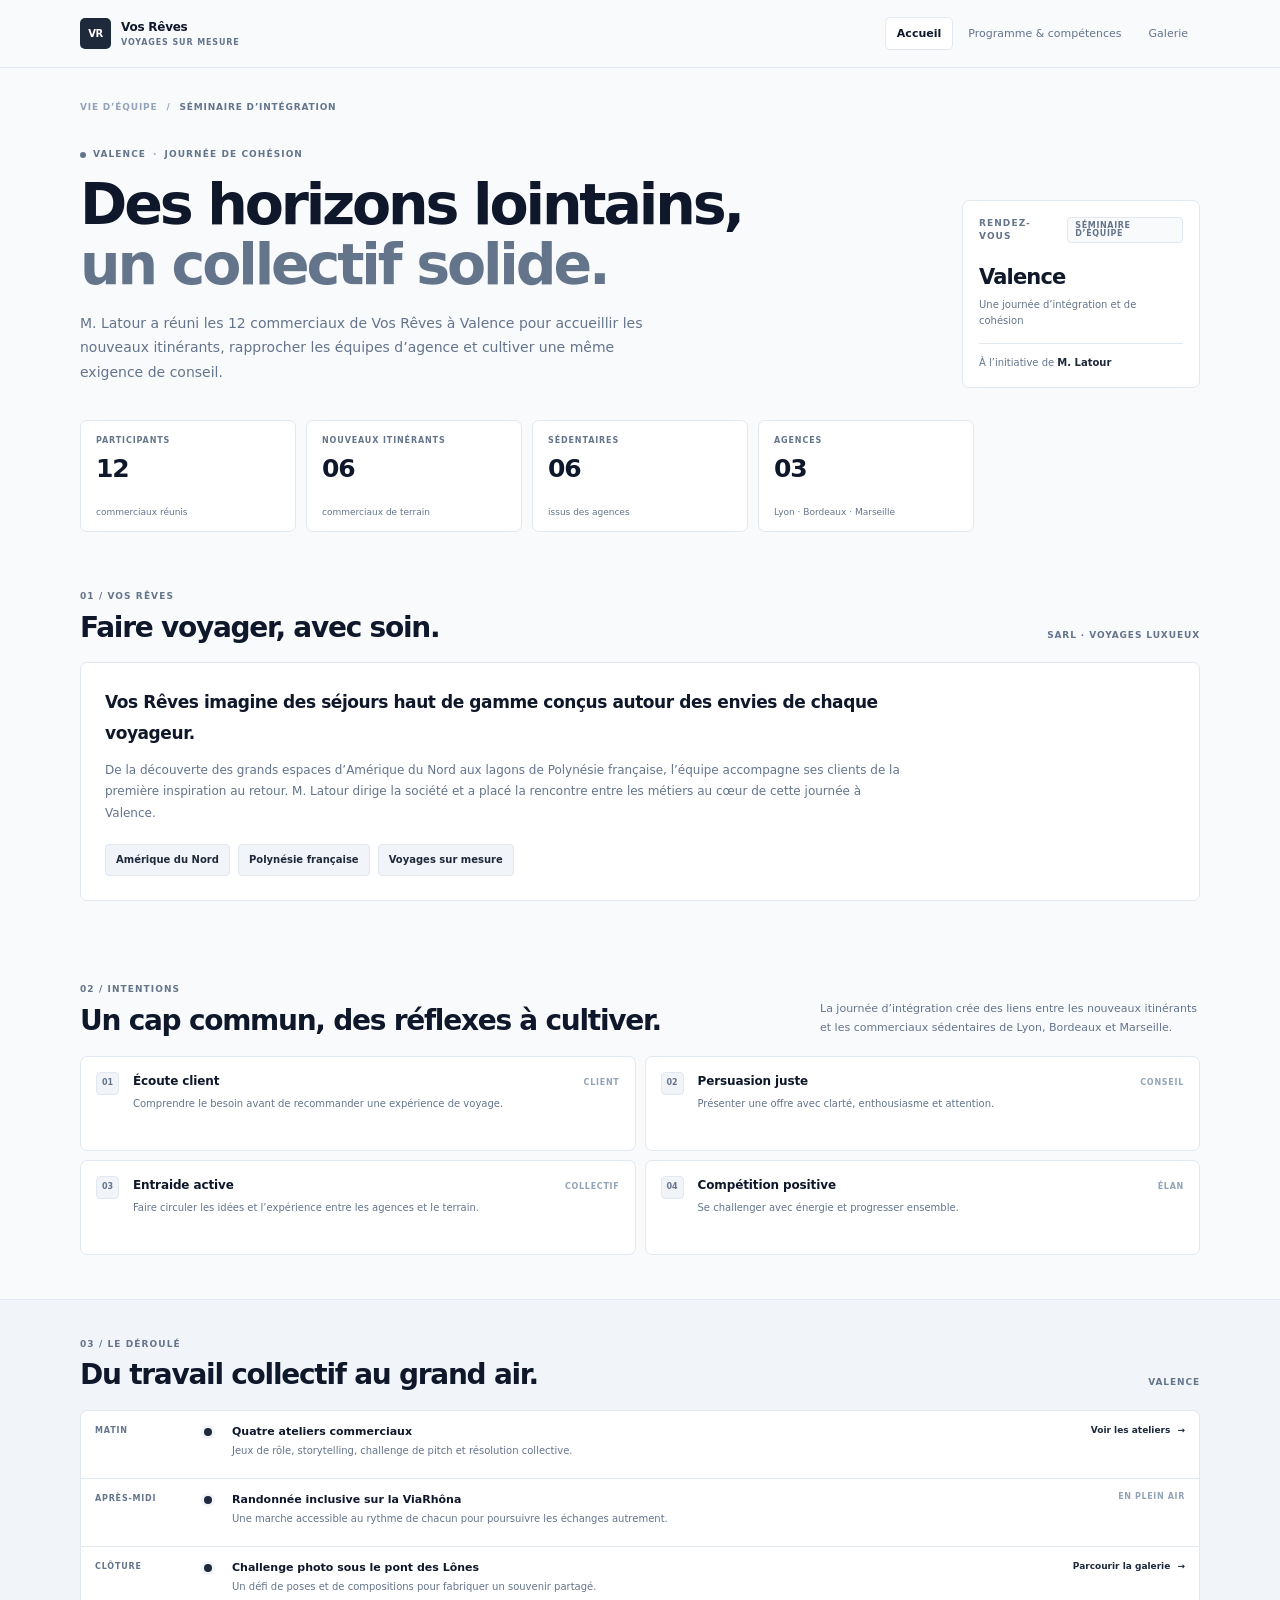
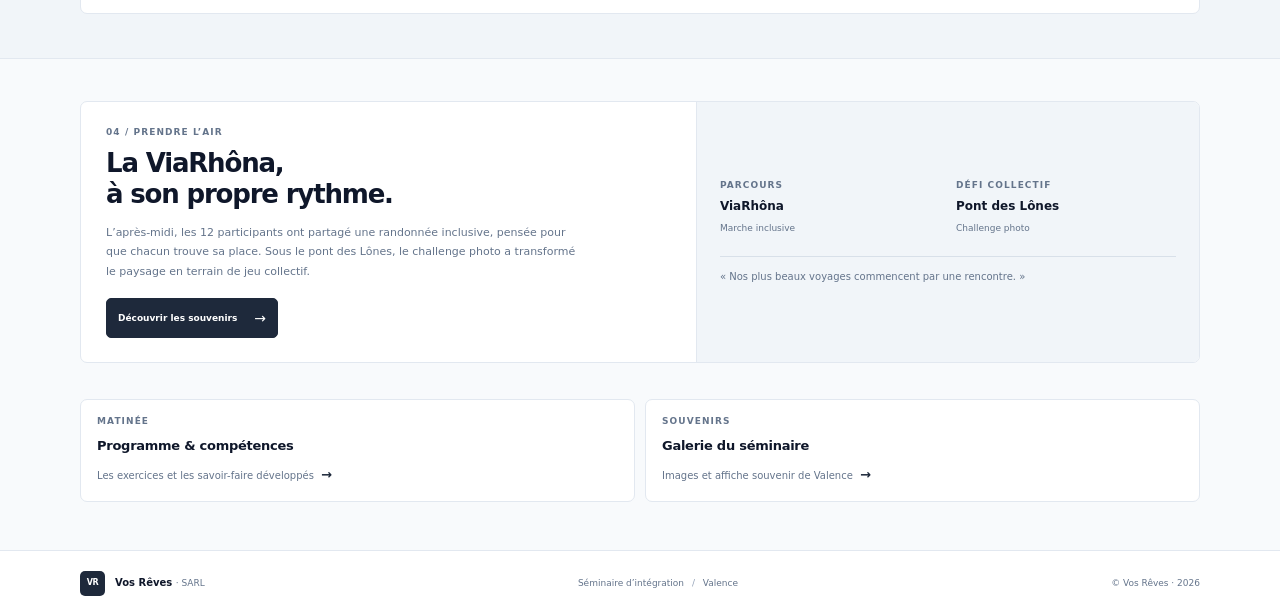
==== index.html @ 22918525 "Add files via upload" ====
<!doctype html>
<html lang="fr">
<head>
  <meta charset="utf-8">
  <meta name="viewport" content="width=device-width, initial-scale=1">
  <meta name="theme-color" content="#F8FAFC">
  <meta name="description" content="Journée de cohésion de l’équipe commerciale Vos Rêves à Valence.">
  <link rel="stylesheet" href="style.css">
  <script src="main.js" defer></script>
  <title>Séminaire d’intégration à Valence — Vos Rêves</title>
</head>
<body>

  <!-- ==================== HEADER ==================== -->
  <a class="skip-link" href="#contenu">Aller au contenu</a>
  <header class="site-header">
    <div class="header-inner wrap">
      <a class="brand" href="index.html" aria-label="Vos Rêves, accueil"><span class="brand-mark" aria-hidden="true">VR</span><span class="brand-name"><strong>Vos Rêves</strong><small>VOYAGES SUR MESURE</small></span></a>
      <button class="menu-toggle" type="button" aria-expanded="false" aria-controls="main-navigation" aria-label="Ouvrir le menu"><span></span><span></span></button>
      <nav class="navigation" id="main-navigation" aria-label="Navigation principale">
        <a href="index.html" data-page="index.html">Accueil</a><a href="programme.html" data-page="programme.html">Programme &amp; compétences</a><a href="galerie.html" data-page="galerie.html">Galerie</a>
      </nav>
    </div>
  </header>
  <main id="contenu">
    
    <!-- ==================== INTRODUCTION ==================== -->
    <section class="page-intro wrap" aria-labelledby="page-title">
      <div class="breadcrumbs"><span>VIE D’ÉQUIPE</span><span aria-hidden="true">/</span><span>SÉMINAIRE D’INTÉGRATION</span></div>
      <div class="intro-layout"><div><p class="eyebrow"><span class="status-dot"></span> VALENCE <span class="eyebrow-separator">·</span> JOURNÉE DE COHÉSION</p><h1 id="page-title">Des horizons lointains,<br><span>un collectif solide.</span></h1><p class="lead">M. Latour a réuni les 12 commerciaux de Vos Rêves à Valence pour accueillir les nouveaux itinérants, rapprocher les équipes d’agence et cultiver une même exigence de conseil.</p></div>
      <aside class="event-card" aria-label="Informations sur le séminaire"><div class="event-card-head"><span class="overline">RENDEZ-VOUS</span><span class="status-pill">SÉMINAIRE D’ÉQUIPE</span></div><strong class="event-date">Valence</strong><span class="event-detail">Une journée d’intégration et de cohésion</span><div class="event-rule"></div><span class="event-detail">À l’initiative de <b>M. Latour</b></span></aside></div>
    </section>

    <!-- ==================== CHIFFRES CLÉS ==================== -->
    <section class="kpi-grid wrap" aria-label="Chiffres clés du séminaire"><article class="kpi-card"><span class="kpi-label">PARTICIPANTS</span><strong>12</strong><span class="kpi-caption">commerciaux réunis</span></article><article class="kpi-card"><span class="kpi-label">NOUVEAUX ITINÉRANTS</span><strong>06</strong><span class="kpi-caption">commerciaux de terrain</span></article><article class="kpi-card"><span class="kpi-label">SÉDENTAIRES</span><strong>06</strong><span class="kpi-caption">issus des agences</span></article><article class="kpi-card"><span class="kpi-label">AGENCES</span><strong>03</strong><span class="kpi-caption">Lyon · Bordeaux · Marseille</span></article></section>

    <!-- ==================== PRÉSENTATION DE L’ENTREPRISE ==================== -->
    <section class="section wrap company-section" aria-labelledby="company-title"><div class="section-heading"><div><p class="eyebrow">01 / VOS RÊVES</p><h2 id="company-title">Faire voyager, avec soin.</h2></div><span class="section-note">SARL · VOYAGES LUXUEUX</span></div><div class="company-card"><p class="company-lead">Vos Rêves imagine des séjours haut de gamme conçus autour des envies de chaque voyageur.</p><p>De la découverte des grands espaces d’Amérique du Nord aux lagons de Polynésie française, l’équipe accompagne ses clients de la première inspiration au retour. M. Latour dirige la société et a placé la rencontre entre les métiers au cœur de cette journée à Valence.</p><div class="destination-list"><span>Amérique du Nord</span><span>Polynésie française</span><span>Voyages sur mesure</span></div></div></section>

    <!-- ==================== OBJECTIFS DU SÉMINAIRE ==================== -->
    <section class="section wrap" aria-labelledby="objectifs-title"><div class="section-heading"><div><p class="eyebrow">02 / INTENTIONS</p><h2 id="objectifs-title">Un cap commun, des réflexes à cultiver.</h2></div><p>La journée d’intégration crée des liens entre les nouveaux itinérants et les commerciaux sédentaires de Lyon, Bordeaux et Marseille.</p></div><div class="objective-grid"><article class="objective-card"><span class="card-index">01</span><div><h3>Écoute client</h3><p>Comprendre le besoin avant de recommander une expérience de voyage.</p></div><span class="objective-state">CLIENT</span></article><article class="objective-card"><span class="card-index">02</span><div><h3>Persuasion juste</h3><p>Présenter une offre avec clarté, enthousiasme et attention.</p></div><span class="objective-state">CONSEIL</span></article><article class="objective-card"><span class="card-index">03</span><div><h3>Entraide active</h3><p>Faire circuler les idées et l’expérience entre les agences et le terrain.</p></div><span class="objective-state">COLLECTIF</span></article><article class="objective-card"><span class="card-index">04</span><div><h3>Compétition positive</h3><p>Se challenger avec énergie et progresser ensemble.</p></div><span class="objective-state">ÉLAN</span></article></div></section>

    <!-- ==================== DÉROULÉ DE LA JOURNÉE ==================== -->
    <section class="section timeline-section" aria-labelledby="timeline-title"><div class="wrap"><div class="section-heading"><div><p class="eyebrow">03 / LE DÉROULÉ</p><h2 id="timeline-title">Du travail collectif au grand air.</h2></div><span class="section-note">VALENCE</span></div><ol class="timeline"><li><span class="timeline-time">MATIN</span><span class="timeline-marker"></span><div><h3>Quatre ateliers commerciaux</h3><p>Jeux de rôle, storytelling, challenge de pitch et résolution collective.</p></div><a href="programme.html" class="inline-link">Voir les ateliers <span aria-hidden="true">→</span></a></li><li><span class="timeline-time">APRÈS-MIDI</span><span class="timeline-marker"></span><div><h3>Randonnée inclusive sur la ViaRhôna</h3><p>Une marche accessible au rythme de chacun pour poursuivre les échanges autrement.</p></div><span class="timeline-label">EN PLEIN AIR</span></li><li><span class="timeline-time">CLÔTURE</span><span class="timeline-marker"></span><div><h3>Challenge photo sous le pont des Lônes</h3><p>Un défi de poses et de compositions pour fabriquer un souvenir partagé.</p></div><a href="galerie.html" class="inline-link">Parcourir la galerie <span aria-hidden="true">→</span></a></li></ol></div></section>

    <!-- ==================== APRÈS-MIDI ENSEMBLE ==================== -->
    <section class="section wrap outdoor-section" aria-labelledby="outdoor-title"><div class="outdoor-card"><div class="outdoor-copy"><p class="eyebrow">04 / PRENDRE L’AIR</p><h2 id="outdoor-title">La ViaRhôna,<br>à son propre rythme.</h2><p>L’après-midi, les 12 participants ont partagé une randonnée inclusive, pensée pour que chacun trouve sa place. Sous le pont des Lônes, le challenge photo a transformé le paysage en terrain de jeu collectif.</p><a class="button-link" href="galerie.html">Découvrir les souvenirs <span aria-hidden="true">→</span></a></div><div class="outdoor-facts"><div><span class="overline">PARCOURS</span><strong>ViaRhôna</strong><small>Marche inclusive</small></div><div><span class="overline">DÉFI COLLECTIF</span><strong>Pont des Lônes</strong><small>Challenge photo</small></div><div class="outdoor-quote">« Nos plus beaux voyages commencent par une rencontre. »</div></div></div></section>

    <!-- ==================== EXPLORER LE SÉMINAIRE ==================== -->
    <section class="section wrap next-steps" aria-label="Explorer le séminaire"><a class="link-card" href="programme.html"><span class="overline">MATINÉE</span><strong>Programme &amp; compétences</strong><span>Les exercices et les savoir-faire développés <b aria-hidden="true">→</b></span></a><a class="link-card" href="galerie.html"><span class="overline">SOUVENIRS</span><strong>Galerie du séminaire</strong><span>Images et affiche souvenir de Valence <b aria-hidden="true">→</b></span></a></section>
  </main>
  <!-- ==================== FOOTER ==================== -->
  <footer class="site-footer"><div class="footer-inner wrap"><a class="footer-brand" href="index.html"><span class="brand-mark" aria-hidden="true">VR</span><span>Vos Rêves <small>· SARL</small></span></a><p>Séminaire d’intégration <span aria-hidden="true">/</span> Valence</p><small>© Vos Rêves · 2026</small></div></footer>
</body>
</html>
---- style.css ----
/* ==================== TOKENS & RESET ==================== */
:root {
  --page: #F8FAFC;
  --surface: #FFFFFF;
  --ink: #0F172A;
  --accent: #1E293B;
  --muted: #64748B;
  --line: #E2E8F0;
  --soft: #F1F5F9;
  --quiet: #94A3B8;
  --radius: 7px;
  --sans: 'Inter', system-ui, -apple-system, BlinkMacSystemFont, 'Segoe UI', sans-serif;
}
* { box-sizing: border-box; }
html { scroll-behavior: smooth; }
body { margin: 0; background: var(--page); color: var(--ink); font-family: var(--sans); font-size: 14px; line-height: 1.6; -webkit-font-smoothing: antialiased; }
button, a { font: inherit; }
a { color: inherit; text-decoration: none; }
button { color: inherit; }
img { max-width: 100%; }
.wrap { width: min(1120px, calc(100% - 48px)); margin-inline: auto; }
::selection { color: var(--ink); background: #CBD5E1; }
:focus-visible { outline: 2px solid #334155; outline-offset: 3px; }

/* ==================== COMMON HEADER ==================== */
.skip-link { position: absolute; z-index: 90; left: 16px; top: -60px; padding: 9px 13px; background: var(--surface); border: 1px solid var(--line); border-radius: 4px; }
.skip-link:focus { top: 12px; }
.site-header { position: sticky; top: 0; z-index: 30; height: 68px; background: rgba(248,250,252,.97); border-bottom: 1px solid var(--line); }
.header-inner { height: 100%; display: flex; align-items: center; justify-content: space-between; }
.brand, .footer-brand { display: inline-flex; align-items: center; gap: 10px; }
.brand-mark { display: grid; place-items: center; width: 31px; height: 31px; flex: 0 0 auto; background: var(--accent); color: #fff; border-radius: 5px; font-size: 10px; font-weight: 700; letter-spacing: -.04em; }
.brand-name { display: grid; line-height: 1.2; }
.brand-name strong { font-size: 12px; font-weight: 650; letter-spacing: -.02em; }
.brand-name small { margin-top: 4px; color: var(--muted); font-size: 8px; font-weight: 600; letter-spacing: .11em; }
.navigation { display: flex; align-items: center; gap: 3px; }
.navigation a { padding: 7px 11px; color: var(--muted); border: 1px solid transparent; border-radius: 5px; font-size: 11px; font-weight: 500; transition: color .15s, background .15s, border-color .15s; }
.navigation a:hover { color: var(--ink); background: #fff; }
.navigation a[aria-current="page"] { color: var(--ink); background: #fff; border-color: var(--line); font-weight: 600; }
.menu-toggle { display: none; width: 38px; height: 36px; border: 1px solid var(--line); border-radius: 5px; background: var(--surface); cursor: pointer; }
.menu-toggle span { display: block; width: 15px; height: 1.5px; margin: 4px auto; background: var(--accent); transition: transform .15s; }

/* ==================== COMMON TYPE & INTRO ==================== */
.page-intro { padding-top: 32px; padding-bottom: 32px; }
.breadcrumbs { display: flex; align-items: center; gap: 9px; margin-bottom: 27px; color: var(--quiet); font-size: 9px; font-weight: 600; letter-spacing: .09em; }
.breadcrumbs span:last-child { color: var(--muted); }
.breadcrumbs a:hover { color: var(--ink); }
.eyebrow, .overline { margin: 0; color: var(--muted); font-size: 9px; line-height: 1.4; font-weight: 650; letter-spacing: .12em; text-transform: uppercase; }
.eyebrow { display: flex; align-items: center; gap: 7px; margin-bottom: 14px; }
.status-dot { width: 6px; height: 6px; border-radius: 50%; background: #64748B; }
.eyebrow-separator { color: var(--quiet); }
h1, h2, h3, p { margin-top: 0; }
h1 { margin-bottom: 0; font-size: clamp(38px, 5.1vw, 57px); line-height: 1.05; letter-spacing: -.055em; font-weight: 600; }
h1 span { color: var(--muted); }
.lead { max-width: 600px; margin: 16px 0 0; color: var(--muted); font-size: 14px; line-height: 1.75; }
.intro-layout { display: grid; grid-template-columns: minmax(0, 1fr) 238px; align-items: end; gap: 56px; }
.intro-layout > div { padding: 7px 0 4px; }
.event-card { padding: 16px; background: var(--surface); border: 1px solid var(--line); border-radius: var(--radius); }
.event-card-head { display: flex; align-items: center; justify-content: space-between; gap: 10px; }
.status-pill { display: inline-flex; align-items: center; padding: 4px 7px; border: 1px solid var(--line); border-radius: 4px; color: var(--muted); background: var(--page); font-size: 8px; line-height: 1; font-weight: 650; letter-spacing: .08em; }
.event-date { display: block; margin-top: 18px; font-size: 21px; font-weight: 600; letter-spacing: -.04em; }
.event-detail { display: block; margin-top: 3px; color: var(--muted); font-size: 10px; }
.event-detail b { color: var(--accent); font-weight: 600; }
.event-rule { height: 1px; margin: 14px 0 11px; background: var(--line); }
.compact-intro { padding-bottom: 28px; }
.compact-intro .lead { max-width: 660px; }

/* ==================== KPI DASHBOARD ==================== */
.kpi-grid { display: grid; grid-template-columns: repeat(5, minmax(0, 1fr)); gap: 10px; padding-bottom: 20px; }
.kpi-card { min-height: 112px; display: flex; flex-direction: column; align-items: flex-start; padding: 14px 15px 12px; background: var(--surface); border: 1px solid var(--line); border-radius: var(--radius); }
.kpi-label { color: var(--muted); font-size: 8px; font-weight: 650; letter-spacing: .11em; }
.kpi-card strong { margin-top: 8px; font-size: 25px; line-height: 1; letter-spacing: -.05em; font-weight: 600; }
.kpi-caption { margin-top: auto; padding-top: 7px; color: var(--muted); font-size: 9px; }

/* ==================== SECTION LAYOUT ==================== */
.section { padding-top: 38px; padding-bottom: 44px; }
.section-heading { display: flex; align-items: end; justify-content: space-between; gap: 26px; margin-bottom: 18px; }
.section-heading .eyebrow { margin-bottom: 8px; }
.section-heading h2, .outdoor-copy h2, .takeaway h2, .poster-copy h2 { margin: 0; font-size: clamp(22px, 3vw, 28px); line-height: 1.2; letter-spacing: -.045em; font-weight: 600; }
.section-heading > p { max-width: 380px; margin: 0; color: var(--muted); font-size: 11px; line-height: 1.7; }
.section-note { padding-bottom: 2px; color: var(--muted); font-size: 9px; font-weight: 600; letter-spacing: .1em; white-space: nowrap; }

/* ==================== OBJECTIVES ==================== */
.objective-grid { display: grid; grid-template-columns: repeat(2, minmax(0, 1fr)); gap: 9px; }
.objective-card { min-height: 95px; display: grid; grid-template-columns: 25px minmax(0,1fr) auto; align-items: start; gap: 12px; padding: 15px; background: var(--surface); border: 1px solid var(--line); border-radius: var(--radius); }
.card-index { display: grid; place-items: center; width: 23px; height: 23px; color: var(--muted); background: var(--soft); border: 1px solid var(--line); border-radius: 4px; font-size: 8px; font-weight: 600; }
.objective-card h3 { margin: 0 0 5px; font-size: 12px; font-weight: 600; letter-spacing: -.01em; }
.objective-card p { margin: 0; color: var(--muted); font-size: 10px; line-height: 1.65; }
.objective-state { padding-top: 5px; color: var(--quiet); font-size: 8px; font-weight: 600; letter-spacing: .09em; }

/* ==================== TIMELINE ==================== */
.timeline-section, .matrix-section { background: #F1F5F9; border-top: 1px solid var(--line); border-bottom: 1px solid var(--line); }
.timeline { list-style: none; padding: 0; margin: 0; }
.timeline li { display: grid; grid-template-columns: 95px 14px minmax(0,1fr) 155px; align-items: start; gap: 14px; min-height: 68px; padding: 12px 14px; background: var(--surface); border: 1px solid var(--line); border-bottom: 0; }
.timeline li:first-child { border-radius: var(--radius) var(--radius) 0 0; }
.timeline li:last-child { border-bottom: 1px solid var(--line); border-radius: 0 0 var(--radius) var(--radius); }
.timeline-time { padding-top: 2px; color: var(--muted); font-size: 8px; font-weight: 650; letter-spacing: .1em; }
.timeline-marker { width: 8px; height: 8px; margin-top: 5px; background: var(--accent); border-radius: 50%; box-shadow: 0 0 0 3px var(--soft); }
.timeline h3 { margin: 0 0 3px; font-size: 11px; font-weight: 600; }
.timeline p { margin: 0; color: var(--muted); font-size: 10px; line-height: 1.55; }
.inline-link { justify-self: end; color: var(--accent); font-size: 9px; font-weight: 600; }
.inline-link span { padding-left: 4px; }
.inline-link:hover { text-decoration: underline; text-underline-offset: 3px; }
.timeline-label { justify-self: end; color: var(--quiet); font-size: 8px; font-weight: 600; letter-spacing: .08em; }

/* ==================== AFTERNOON FEATURE ==================== */
.outdoor-section { padding-top: 42px; padding-bottom: 36px; }
.outdoor-card { display: grid; grid-template-columns: 1.1fr .9fr; overflow: hidden; background: var(--surface); border: 1px solid var(--line); border-radius: var(--radius); }
.outdoor-copy { padding: 24px 25px; }
.outdoor-copy .eyebrow { margin-bottom: 10px; }
.outdoor-copy h2 { font-size: 26px; }
.outdoor-copy > p:not(.eyebrow) { max-width: 470px; margin: 12px 0 0; color: var(--muted); font-size: 11px; line-height: 1.8; }
.button-link { display: inline-flex; align-items: center; gap: 17px; margin-top: 16px; padding: 8px 11px; color: #fff; background: var(--accent); border: 1px solid var(--accent); border-radius: 5px; font-size: 9px; font-weight: 600; transition: background .15s; }
.button-link:hover { background: #334155; }
.button-link span { font-size: 14px; font-weight: 400; }
.outdoor-facts { display: grid; grid-template-columns: 1fr 1fr; align-content: center; gap: 20px 16px; padding: 23px; background: var(--soft); border-left: 1px solid var(--line); }
.outdoor-facts > div:not(.outdoor-quote) { display: flex; flex-direction: column; align-items: flex-start; gap: 5px; }
.outdoor-facts strong { font-size: 12px; font-weight: 600; }
.outdoor-facts small { color: var(--muted); font-size: 9px; }
.outdoor-quote { grid-column: 1 / -1; padding-top: 12px; border-top: 1px solid #D8E0E9; color: var(--muted); font-size: 10px; font-weight: 500; }

/* ==================== PAGE CROSS-LINKS ==================== */
.next-steps { display: grid; grid-template-columns: 1fr 1fr; gap: 10px; padding-top: 0; padding-bottom: 48px; }
.link-card { display: flex; flex-direction: column; align-items: flex-start; gap: 8px; padding: 15px 16px; background: var(--surface); border: 1px solid var(--line); border-radius: var(--radius); transition: border-color .15s; }
.link-card:hover { border-color: #94A3B8; }
.link-card strong { font-size: 13px; letter-spacing: -.02em; }
.link-card > span:last-child { color: var(--muted); font-size: 10px; }
.link-card > span:last-child b { padding-left: 4px; color: var(--accent); font-size: 13px; }

/* ==================== PROGRAMME CARDS ==================== */
.program-section { padding-top: 20px; padding-bottom: 47px; }
.program-grid { display: grid; grid-template-columns: repeat(2, minmax(0,1fr)); gap: 10px; }
.program-card { padding: 17px; background: var(--surface); border: 1px solid var(--line); border-radius: var(--radius); }
.program-top { display: flex; align-items: center; justify-content: space-between; gap: 10px; padding-bottom: 12px; border-bottom: 1px solid var(--line); }
.program-number { color: var(--muted); font-size: 11px; font-weight: 600; letter-spacing: .04em; }
.program-card h3 { margin: 14px 0 7px; font-size: 16px; letter-spacing: -.03em; font-weight: 600; }
.program-summary { min-height: 57px; margin: 0; color: var(--muted); font-size: 10px; line-height: 1.75; }
.program-detail { margin-top: 13px; padding: 10px 11px; background: var(--page); border: 1px solid var(--line); border-radius: 4px; }
.program-detail .overline { font-size: 8px; }
.program-detail p { margin: 5px 0 0; color: var(--accent); font-size: 10px; line-height: 1.6; }
.skill-tags { display: flex; flex-wrap: wrap; gap: 5px; margin-top: 11px; }
.skill-tags span { padding: 4px 7px; color: var(--muted); background: var(--soft); border-radius: 3px; font-size: 8px; font-weight: 550; }

/* ==================== COMPETENCY MATRIX ==================== */
.matrix-section { padding-top: 36px; padding-bottom: 30px; }
.matrix-section .section-heading { margin-bottom: 15px; }
.table-wrap { overflow-x: auto; background: var(--surface); border: 1px solid var(--line); border-radius: var(--radius); }
.skills-table { width: 100%; border-collapse: collapse; text-align: center; white-space: nowrap; }
.skills-table th, .skills-table td { padding: 11px 13px; border-bottom: 1px solid var(--line); }
.skills-table thead th { color: var(--muted); background: #F8FAFC; font-size: 8px; font-weight: 650; letter-spacing: .08em; }
.skills-table tbody th { text-align: left; font-size: 10px; font-weight: 550; }
.skills-table tbody td { width: 12%; }
.skills-table tbody tr:last-child th, .skills-table tbody tr:last-child td { border-bottom: 0; }
.matrix-mark { display: inline-block; width: 7px; height: 7px; border: 1px solid #94A3B8; border-radius: 50%; vertical-align: middle; }
.matrix-mark.primary { background: #334155; border-color: #334155; }
.matrix-legend { display: flex; align-items: center; gap: 7px; margin: 11px 0 0; color: var(--muted); font-size: 9px; }
.matrix-legend .matrix-mark:nth-of-type(2) { margin-left: 8px; }
.takeaway { display: flex; align-items: end; justify-content: space-between; gap: 24px; padding-top: 35px; padding-bottom: 50px; }
.takeaway .eyebrow { margin-bottom: 8px; }
.takeaway h2 { font-size: 22px; }
.takeaway .button-link { margin: 0; white-space: nowrap; }

/* ==================== GALLERY FILTERS ==================== */
.gallery-section { padding-top: 12px; padding-bottom: 42px; }
.gallery-toolbar { display: flex; align-items: center; justify-content: space-between; gap: 18px; margin-bottom: 15px; }
.filter-bar { display: flex; flex-wrap: wrap; gap: 6px; }
.filter-bar button { padding: 7px 10px; color: var(--muted); background: var(--surface); border: 1px solid var(--line); border-radius: 4px; font-size: 9px; cursor: pointer; transition: color .15s, border-color .15s, background .15s; }
.filter-bar button:hover { border-color: #94A3B8; color: var(--ink); }
.filter-bar button[aria-pressed="true"] { color: #fff; background: var(--accent); border-color: var(--accent); }
.filter-bar button span { margin-left: 4px; color: inherit; opacity: .7; font-size: 8px; }
.gallery-status { margin: 0; color: var(--muted); font-size: 9px; white-space: nowrap; }
.gallery-grid { display: grid; grid-template-columns: repeat(3, minmax(0,1fr)); gap: 10px; }
.gallery-card { min-width: 0; overflow: hidden; background: var(--surface); border: 1px solid var(--line); border-radius: var(--radius); }
.gallery-card[hidden] { display: none; }
.gallery-trigger { position: relative; display: block; width: 100%; height: 185px; padding: 0; overflow: hidden; text-align: left; background: var(--soft); border: 0; cursor: zoom-in; }
.gallery-trigger img { display: block; width: 100%; height: 100%; object-fit: cover; transition: transform .25s; }
.gallery-trigger:hover img { transform: scale(1.025); }
.gallery-trigger img.image-failed { visibility: hidden; }
.gallery-trigger:has(.image-failed) { background: var(--soft); }
.image-index { position: absolute; left: 9px; bottom: 9px; padding: 4px 6px; color: var(--accent); background: rgba(255,255,255,.94); border: 1px solid rgba(226,232,240,.9); border-radius: 3px; font-size: 8px; font-weight: 650; }
.image-index i { color: var(--muted); font-style: normal; font-weight: 400; }
.gallery-card-body { padding: 12px 13px 14px; }
.gallery-meta { display: flex; align-items: center; justify-content: space-between; gap: 6px; }
.tag-label { padding: 4px 6px; color: var(--muted); background: var(--soft); border-radius: 3px; font-size: 8px; font-weight: 550; }
.image-no { color: var(--quiet); font-size: 7px; font-weight: 600; letter-spacing: .07em; }
.gallery-card h2 { margin: 10px 0 5px; font-size: 12px; line-height: 1.35; font-weight: 600; letter-spacing: -.02em; }
.gallery-card-body p { min-height: 46px; margin: 0; color: var(--muted); font-size: 9px; line-height: 1.7; }
.poster-trigger { padding: 13px; background: #E2E8F0; }
.poster-trigger img { border: 1px solid #fff; }
.poster-overlay { position: absolute; inset: 21px; display: flex; flex-direction: column; align-items: flex-start; justify-content: space-between; padding: 12px; color: white; background: rgba(15,23,42,.34); }
.poster-overlay b, .poster-overlay small { font-size: 7px; font-weight: 600; letter-spacing: .12em; }
.poster-overlay strong { font-size: 25px; line-height: 1.03; letter-spacing: -.05em; font-weight: 600; }

/* ==================== POSTER FEATURE ==================== */
.poster-section { padding-top: 34px; padding-bottom: 45px; background: #F1F5F9; border-top: 1px solid var(--line); }
.poster-feature { display: grid; grid-template-columns: minmax(270px, .85fr) 1fr; align-items: center; gap: 35px; }
.poster-frame { padding: 12px; background: var(--surface); border: 1px solid #CBD5E1; border-radius: 6px; }
.poster-art { min-height: 240px; display: flex; flex-direction: column; justify-content: space-between; padding: 17px; color: #fff; background-color: #334155; background-image: url('https://images.unsplash.com/photo-1501785888041-af3ef285b470?auto=format&fit=crop&w=1000&q=85'); background-size: cover; background-position: center; position: relative; isolation: isolate; }
.poster-art::before { position: absolute; z-index: -1; inset: 0; content: ''; background: rgba(15,23,42,.42); }
.poster-art > .overline { color: rgba(255,255,255,.9); font-size: 8px; }
.poster-art > .overline i { padding: 0 5px; font-style: normal; }
.poster-art-title span { display: block; margin-bottom: 9px; font-size: 8px; font-weight: 600; letter-spacing: .15em; }
.poster-art-title strong { display: block; font-size: clamp(30px, 4vw, 44px); line-height: .98; letter-spacing: -.06em; font-weight: 600; }
.poster-art-footer { display: flex; justify-content: space-between; gap: 8px; font-size: 7px; font-weight: 600; letter-spacing: .1em; }
.poster-copy .eyebrow { margin-bottom: 9px; }
.poster-copy h2 { font-size: 25px; }
.poster-copy > p:not(.eyebrow) { max-width: 470px; margin: 11px 0 13px; color: var(--muted); font-size: 11px; line-height: 1.8; }

/* ==================== LIGHTBOX ==================== */
body.modal-open { overflow: hidden; }
.lightbox { position: fixed; z-index: 80; inset: 0; display: grid; place-items: center; padding: 25px; background: rgba(15,23,42,.84); }
.lightbox[hidden] { display: none; }
.lightbox-panel { position: relative; display: grid; grid-template-columns: 42px minmax(0, 850px) 42px; align-items: center; gap: 13px; width: min(100%, 980px); max-height: calc(100vh - 50px); }
.lightbox figure { min-width: 0; margin: 0; padding: 11px; background: var(--surface); border-radius: 5px; }
.lightbox figure > img { display: block; width: 100%; height: min(65vh, 620px); object-fit: contain; background: var(--soft); }
.lightbox figure > img.image-failed { visibility: hidden; }
.lightbox figcaption { display: grid; grid-template-columns: 1fr auto; align-items: end; gap: 3px 12px; padding: 12px 4px 2px; }
.lightbox figcaption h2 { grid-column: 1 / -1; margin: 0; font-size: 15px; font-weight: 600; }
.lightbox figcaption p { margin: 0; color: var(--muted); font-size: 10px; line-height: 1.55; }
.lightbox figcaption span { color: var(--muted); font-size: 9px; white-space: nowrap; }
.lightbox-close { position: absolute; top: -37px; right: 0; padding: 5px 9px; color: #fff; background: transparent; border: 1px solid rgba(255,255,255,.5); border-radius: 4px; font-size: 10px; cursor: pointer; }
.lightbox-close span { margin-left: 7px; font-size: 17px; vertical-align: -1px; }
.lightbox-nav { width: 40px; height: 40px; color: #fff; background: rgba(255,255,255,.08); border: 1px solid rgba(255,255,255,.45); border-radius: 4px; font-size: 20px; cursor: pointer; }
.lightbox-nav:hover, .lightbox-close:hover { background: rgba(255,255,255,.2); }

/* ==================== COMMON FOOTER ==================== */
.site-footer { background: var(--surface); border-top: 1px solid var(--line); }
.footer-inner { min-height: 65px; display: flex; align-items: center; justify-content: space-between; gap: 14px; }
.footer-brand { font-size: 10px; font-weight: 600; }
.footer-brand .brand-mark { width: 25px; height: 25px; font-size: 8px; }
.footer-brand small, .footer-inner p, .footer-inner > small { color: var(--muted); font-size: 9px; font-weight: 400; }
.footer-inner p { margin: 0; }
.footer-inner p span { padding: 0 5px; color: var(--quiet); }

/* ==================== RESPONSIVE ==================== */
@media (max-width: 760px) {
  .wrap { width: min(100% - 36px, 620px); }
  .site-header { height: 62px; }
  .menu-toggle { display: block; }
  .navigation { position: absolute; top: 61px; left: 0; right: 0; display: none; flex-direction: column; align-items: stretch; gap: 2px; padding: 9px 18px 13px; background: var(--page); border-bottom: 1px solid var(--line); }
  .navigation.open { display: flex; }
  .navigation a { padding: 10px 12px; }
  .page-intro { padding-top: 24px; padding-bottom: 24px; }
  .breadcrumbs { margin-bottom: 20px; }
  .intro-layout { grid-template-columns: 1fr; gap: 19px; }
  .intro-layout > div { padding: 0; }
  h1 { font-size: clamp(38px, 9vw, 52px); }
  .lead { font-size: 12px; }
  .event-card { max-width: 100%; }
  .kpi-grid { grid-template-columns: repeat(2, minmax(0,1fr)); gap: 7px; padding-bottom: 10px; }
  .kpi-card { min-height: 91px; padding: 11px; }
  .kpi-card:last-child { grid-column: span 2; }
  .section { padding-top: 30px; padding-bottom: 34px; }
  .section-heading { display: block; margin-bottom: 14px; }
  .section-heading > p { margin-top: 9px; }
  .section-note { display: block; margin-top: 9px; }
  .objective-grid, .program-grid { grid-template-columns: 1fr; }
  .objective-card { min-height: 84px; }
  .timeline li { grid-template-columns: 64px 12px minmax(0,1fr); gap: 9px; padding: 11px 10px; }
  .timeline li > :nth-child(4) { grid-column: 3; justify-self: start; margin-top: 4px; }
  .timeline-time { font-size: 7px; }
  .outdoor-card { grid-template-columns: 1fr; }
  .outdoor-copy { padding: 19px; }
  .outdoor-facts { border-left: 0; border-top: 1px solid var(--line); padding: 17px 19px; }
  .next-steps { grid-template-columns: 1fr; gap: 7px; padding-bottom: 35px; }
  .program-section { padding-top: 8px; }
  .program-summary { min-height: 0; }
  .skills-table { min-width: 660px; }
  .takeaway { display: block; }
  .takeaway .button-link { margin-top: 17px; }
  .gallery-toolbar { display: block; }
  .gallery-status { margin-top: 9px; }
  .gallery-grid { grid-template-columns: repeat(2, minmax(0,1fr)); gap: 8px; }
  .gallery-trigger { height: 155px; }
  .gallery-card-body { padding: 10px; }
  .gallery-meta { align-items: flex-start; flex-direction: column; gap: 5px; }
  .gallery-card-body p { min-height: 0; font-size: 8px; }
  .gallery-card h2 { font-size: 11px; }
  .image-no { font-size: 6px; }
  .poster-feature { grid-template-columns: 1fr; gap: 20px; }
  .poster-frame { max-width: 440px; }
  .poster-art { min-height: 210px; }
  .lightbox { padding: 16px; }
  .lightbox-panel { grid-template-columns: 32px minmax(0,1fr) 32px; gap: 5px; }
  .lightbox-nav { width: 30px; height: 36px; font-size: 17px; }
  .lightbox figure { padding: 7px; }
  .lightbox figure > img { height: 53vh; }
  .footer-inner { min-height: 60px; flex-wrap: wrap; }
}
@media (max-width: 420px) {
  .wrap { width: calc(100% - 28px); }
  .gallery-grid { grid-template-columns: 1fr; }
  .gallery-trigger { height: 205px; }
  .gallery-meta { flex-direction: row; align-items: center; }
  .gallery-card h2 { font-size: 12px; }
  .gallery-card-body p { font-size: 9px; }
  .lightbox-panel { grid-template-columns: 27px minmax(0,1fr) 27px; gap: 3px; }
  .lightbox-nav { width: 26px; height: 34px; }
  .lightbox figure > img { height: 47vh; }
  .lightbox figcaption { grid-template-columns: 1fr; }
  .lightbox figcaption h2, .lightbox figcaption p, .lightbox figcaption span { grid-column: 1; }
  .footer-inner p { display: none; }
  .footer-inner > small { margin-left: auto; }
  .objective-card { grid-template-columns: 24px minmax(0,1fr); }
  .objective-state { grid-column: 2; padding-top: 0; }
  .poster-art-footer { font-size: 6px; }
}

/* ==================== REDUCED MOTION ==================== */
@media (prefers-reduced-motion: reduce) {
  *, *::before, *::after { scroll-behavior: auto !important; transition-duration: .01ms !important; animation-duration: .01ms !important; animation-iteration-count: 1 !important; }
}

/* ==================== ENTREPRISE ==================== */
.company-card { padding: 24px; background: var(--surface); border: 1px solid var(--line); border-radius: var(--radius); }
.company-card > p { max-width: 800px; margin-bottom: 11px; color: var(--muted); font-size: 12px; line-height: 1.8; }
.company-card > .company-lead { color: var(--ink); font-size: 17px; font-weight: 550; letter-spacing: -.025em; }
.destination-list { display: flex; flex-wrap: wrap; gap: 8px; margin-top: 20px; }
.destination-list span { padding: 7px 10px; background: var(--soft); border: 1px solid var(--line); border-radius: 4px; color: var(--accent); font-size: 10px; font-weight: 600; }
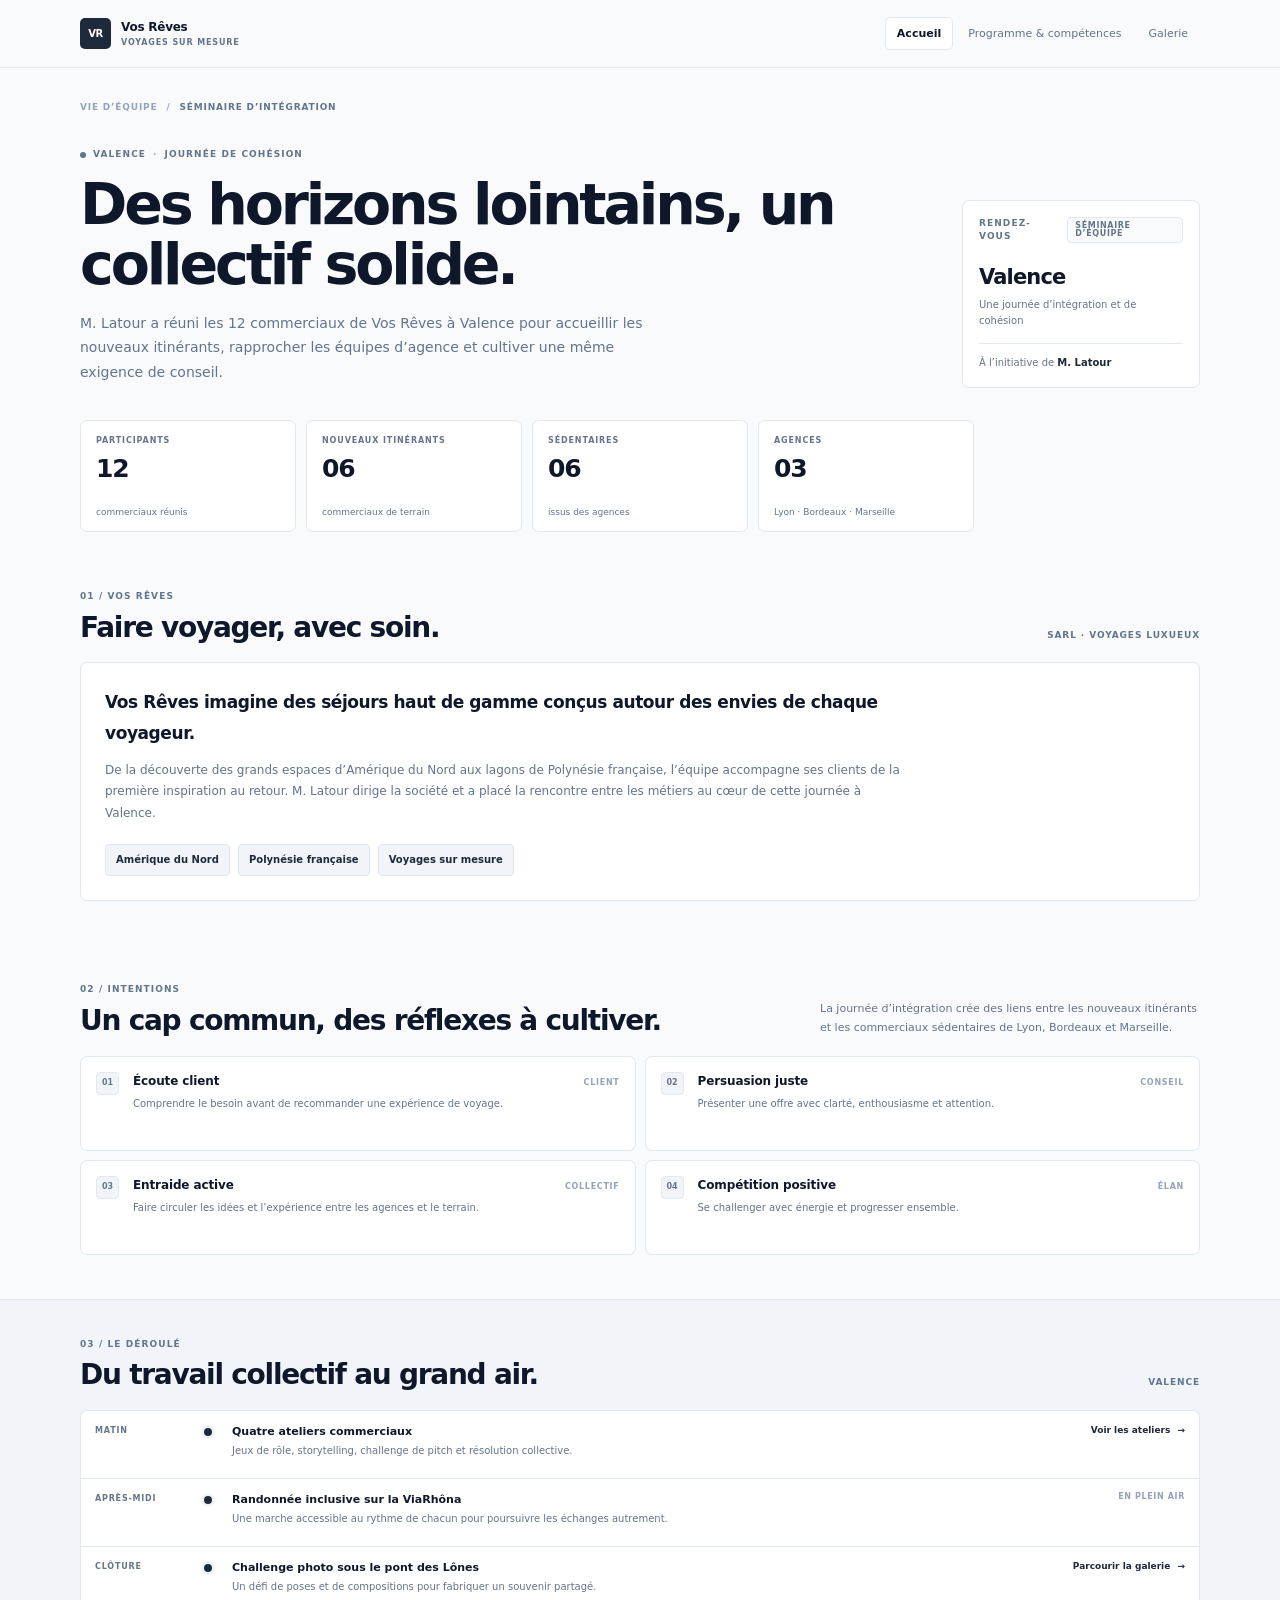
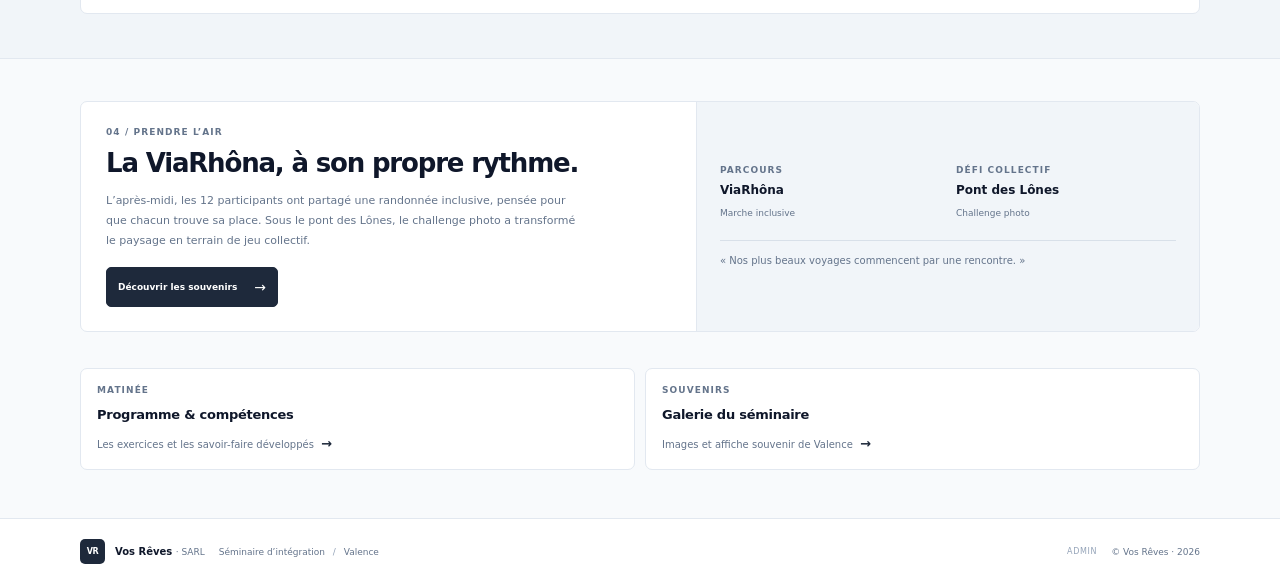
==== commit c3172954: "Add files via upload" ====
--- a/index.html
+++ b/index.html
@@ -6,11 +6,11 @@
   <meta name="theme-color" content="#F8FAFC">
   <meta name="description" content="Journée de cohésion de l’équipe commerciale Vos Rêves à Valence.">
   <link rel="stylesheet" href="style.css">
+  <script src="content.js" defer></script>
   <script src="main.js" defer></script>
   <title>Séminaire d’intégration à Valence — Vos Rêves</title>
 </head>
 <body>
-
   <!-- ==================== HEADER ==================== -->
   <a class="skip-link" href="#contenu">Aller au contenu</a>
   <header class="site-header">
@@ -23,33 +23,32 @@
     </div>
   </header>
   <main id="contenu">
-    
     <!-- ==================== INTRODUCTION ==================== -->
     <section class="page-intro wrap" aria-labelledby="page-title">
       <div class="breadcrumbs"><span>VIE D’ÉQUIPE</span><span aria-hidden="true">/</span><span>SÉMINAIRE D’INTÉGRATION</span></div>
-      <div class="intro-layout"><div><p class="eyebrow"><span class="status-dot"></span> VALENCE <span class="eyebrow-separator">·</span> JOURNÉE DE COHÉSION</p><h1 id="page-title">Des horizons lointains,<br><span>un collectif solide.</span></h1><p class="lead">M. Latour a réuni les 12 commerciaux de Vos Rêves à Valence pour accueillir les nouveaux itinérants, rapprocher les équipes d’agence et cultiver une même exigence de conseil.</p></div>
+      <div class="intro-layout"><div><p class="eyebrow"><span class="status-dot"></span> VALENCE <span class="eyebrow-separator">·</span> JOURNÉE DE COHÉSION</p><h1 id="page-title" data-content="index.title">Des horizons lointains,<br><span>un collectif solide.</span></h1><p class="lead" data-content="index.lead">M. Latour a réuni les 12 commerciaux de Vos Rêves à Valence pour accueillir les nouveaux itinérants, rapprocher les équipes d’agence et cultiver une même exigence de conseil.</p></div>
       <aside class="event-card" aria-label="Informations sur le séminaire"><div class="event-card-head"><span class="overline">RENDEZ-VOUS</span><span class="status-pill">SÉMINAIRE D’ÉQUIPE</span></div><strong class="event-date">Valence</strong><span class="event-detail">Une journée d’intégration et de cohésion</span><div class="event-rule"></div><span class="event-detail">À l’initiative de <b>M. Latour</b></span></aside></div>
     </section>
 
     <!-- ==================== CHIFFRES CLÉS ==================== -->
-    <section class="kpi-grid wrap" aria-label="Chiffres clés du séminaire"><article class="kpi-card"><span class="kpi-label">PARTICIPANTS</span><strong>12</strong><span class="kpi-caption">commerciaux réunis</span></article><article class="kpi-card"><span class="kpi-label">NOUVEAUX ITINÉRANTS</span><strong>06</strong><span class="kpi-caption">commerciaux de terrain</span></article><article class="kpi-card"><span class="kpi-label">SÉDENTAIRES</span><strong>06</strong><span class="kpi-caption">issus des agences</span></article><article class="kpi-card"><span class="kpi-label">AGENCES</span><strong>03</strong><span class="kpi-caption">Lyon · Bordeaux · Marseille</span></article></section>
+    <section class="kpi-grid wrap" aria-label="Chiffres clés du séminaire" data-kpi-grid></section>
 
     <!-- ==================== PRÉSENTATION DE L’ENTREPRISE ==================== -->
-    <section class="section wrap company-section" aria-labelledby="company-title"><div class="section-heading"><div><p class="eyebrow">01 / VOS RÊVES</p><h2 id="company-title">Faire voyager, avec soin.</h2></div><span class="section-note">SARL · VOYAGES LUXUEUX</span></div><div class="company-card"><p class="company-lead">Vos Rêves imagine des séjours haut de gamme conçus autour des envies de chaque voyageur.</p><p>De la découverte des grands espaces d’Amérique du Nord aux lagons de Polynésie française, l’équipe accompagne ses clients de la première inspiration au retour. M. Latour dirige la société et a placé la rencontre entre les métiers au cœur de cette journée à Valence.</p><div class="destination-list"><span>Amérique du Nord</span><span>Polynésie française</span><span>Voyages sur mesure</span></div></div></section>
+    <section class="section wrap company-section" aria-labelledby="company-title"><div class="section-heading"><div><p class="eyebrow">01 / VOS RÊVES</p><h2 id="company-title" data-content="index.companyTitle">Faire voyager, avec soin.</h2></div><span class="section-note">SARL · VOYAGES LUXUEUX</span></div><div class="company-card"><p class="company-lead" data-content="index.companyLead">Vos Rêves imagine des séjours haut de gamme conçus autour des envies de chaque voyageur.</p><p data-content="index.companyText">De la découverte des grands espaces d’Amérique du Nord aux lagons de Polynésie française, l’équipe accompagne ses clients de la première inspiration au retour. M. Latour dirige la société et a placé la rencontre entre les métiers au cœur de cette journée à Valence.</p><div class="destination-list"><span>Amérique du Nord</span><span>Polynésie française</span><span>Voyages sur mesure</span></div></div></section>
 
     <!-- ==================== OBJECTIFS DU SÉMINAIRE ==================== -->
-    <section class="section wrap" aria-labelledby="objectifs-title"><div class="section-heading"><div><p class="eyebrow">02 / INTENTIONS</p><h2 id="objectifs-title">Un cap commun, des réflexes à cultiver.</h2></div><p>La journée d’intégration crée des liens entre les nouveaux itinérants et les commerciaux sédentaires de Lyon, Bordeaux et Marseille.</p></div><div class="objective-grid"><article class="objective-card"><span class="card-index">01</span><div><h3>Écoute client</h3><p>Comprendre le besoin avant de recommander une expérience de voyage.</p></div><span class="objective-state">CLIENT</span></article><article class="objective-card"><span class="card-index">02</span><div><h3>Persuasion juste</h3><p>Présenter une offre avec clarté, enthousiasme et attention.</p></div><span class="objective-state">CONSEIL</span></article><article class="objective-card"><span class="card-index">03</span><div><h3>Entraide active</h3><p>Faire circuler les idées et l’expérience entre les agences et le terrain.</p></div><span class="objective-state">COLLECTIF</span></article><article class="objective-card"><span class="card-index">04</span><div><h3>Compétition positive</h3><p>Se challenger avec énergie et progresser ensemble.</p></div><span class="objective-state">ÉLAN</span></article></div></section>
+    <section class="section wrap" aria-labelledby="objectifs-title"><div class="section-heading"><div><p class="eyebrow">02 / INTENTIONS</p><h2 id="objectifs-title" data-content="index.objectivesTitle">Un cap commun, des réflexes à cultiver.</h2></div><p data-content="index.objectivesIntro">La journée d’intégration crée des liens entre les nouveaux itinérants et les commerciaux sédentaires de Lyon, Bordeaux et Marseille.</p></div><div class="objective-grid"><article class="objective-card"><span class="card-index">01</span><div><h3>Écoute client</h3><p>Comprendre le besoin avant de recommander une expérience de voyage.</p></div><span class="objective-state">CLIENT</span></article><article class="objective-card"><span class="card-index">02</span><div><h3>Persuasion juste</h3><p>Présenter une offre avec clarté, enthousiasme et attention.</p></div><span class="objective-state">CONSEIL</span></article><article class="objective-card"><span class="card-index">03</span><div><h3>Entraide active</h3><p>Faire circuler les idées et l’expérience entre les agences et le terrain.</p></div><span class="objective-state">COLLECTIF</span></article><article class="objective-card"><span class="card-index">04</span><div><h3>Compétition positive</h3><p>Se challenger avec énergie et progresser ensemble.</p></div><span class="objective-state">ÉLAN</span></article></div></section>
 
     <!-- ==================== DÉROULÉ DE LA JOURNÉE ==================== -->
-    <section class="section timeline-section" aria-labelledby="timeline-title"><div class="wrap"><div class="section-heading"><div><p class="eyebrow">03 / LE DÉROULÉ</p><h2 id="timeline-title">Du travail collectif au grand air.</h2></div><span class="section-note">VALENCE</span></div><ol class="timeline"><li><span class="timeline-time">MATIN</span><span class="timeline-marker"></span><div><h3>Quatre ateliers commerciaux</h3><p>Jeux de rôle, storytelling, challenge de pitch et résolution collective.</p></div><a href="programme.html" class="inline-link">Voir les ateliers <span aria-hidden="true">→</span></a></li><li><span class="timeline-time">APRÈS-MIDI</span><span class="timeline-marker"></span><div><h3>Randonnée inclusive sur la ViaRhôna</h3><p>Une marche accessible au rythme de chacun pour poursuivre les échanges autrement.</p></div><span class="timeline-label">EN PLEIN AIR</span></li><li><span class="timeline-time">CLÔTURE</span><span class="timeline-marker"></span><div><h3>Challenge photo sous le pont des Lônes</h3><p>Un défi de poses et de compositions pour fabriquer un souvenir partagé.</p></div><a href="galerie.html" class="inline-link">Parcourir la galerie <span aria-hidden="true">→</span></a></li></ol></div></section>
+    <section class="section timeline-section" aria-labelledby="timeline-title"><div class="wrap"><div class="section-heading"><div><p class="eyebrow">03 / LE DÉROULÉ</p><h2 id="timeline-title">Du travail collectif au grand air.</h2></div><span class="section-note">VALENCE</span></div><ol class="timeline"><li><span class="timeline-time">MATIN</span><span class="timeline-marker"></span><div><h3 data-content="index.timeline1Title">Quatre ateliers commerciaux</h3><p data-content="index.timeline1Text">Jeux de rôle, storytelling, challenge de pitch et résolution collective.</p></div><a href="programme.html" class="inline-link">Voir les ateliers <span aria-hidden="true">→</span></a></li><li><span class="timeline-time">APRÈS-MIDI</span><span class="timeline-marker"></span><div><h3 data-content="index.timeline2Title">Randonnée inclusive sur la ViaRhôna</h3><p data-content="index.timeline2Text">Une marche accessible au rythme de chacun pour poursuivre les échanges autrement.</p></div><span class="timeline-label">EN PLEIN AIR</span></li><li><span class="timeline-time">CLÔTURE</span><span class="timeline-marker"></span><div><h3 data-content="index.timeline3Title">Challenge photo sous le pont des Lônes</h3><p data-content="index.timeline3Text">Un défi de poses et de compositions pour fabriquer un souvenir partagé.</p></div><a href="galerie.html" class="inline-link">Parcourir la galerie <span aria-hidden="true">→</span></a></li></ol></div></section>
 
     <!-- ==================== APRÈS-MIDI ENSEMBLE ==================== -->
-    <section class="section wrap outdoor-section" aria-labelledby="outdoor-title"><div class="outdoor-card"><div class="outdoor-copy"><p class="eyebrow">04 / PRENDRE L’AIR</p><h2 id="outdoor-title">La ViaRhôna,<br>à son propre rythme.</h2><p>L’après-midi, les 12 participants ont partagé une randonnée inclusive, pensée pour que chacun trouve sa place. Sous le pont des Lônes, le challenge photo a transformé le paysage en terrain de jeu collectif.</p><a class="button-link" href="galerie.html">Découvrir les souvenirs <span aria-hidden="true">→</span></a></div><div class="outdoor-facts"><div><span class="overline">PARCOURS</span><strong>ViaRhôna</strong><small>Marche inclusive</small></div><div><span class="overline">DÉFI COLLECTIF</span><strong>Pont des Lônes</strong><small>Challenge photo</small></div><div class="outdoor-quote">« Nos plus beaux voyages commencent par une rencontre. »</div></div></div></section>
+    <section class="section wrap outdoor-section" aria-labelledby="outdoor-title"><div class="outdoor-card"><div class="outdoor-copy"><p class="eyebrow">04 / PRENDRE L’AIR</p><h2 id="outdoor-title" data-content="index.outdoorTitle">La ViaRhôna, à son propre rythme.</h2><p data-content="index.outdoorText">L’après-midi, les 12 participants ont partagé une randonnée inclusive, pensée pour que chacun trouve sa place. Sous le pont des Lônes, le challenge photo a transformé le paysage en terrain de jeu collectif.</p><a class="button-link" href="galerie.html">Découvrir les souvenirs <span aria-hidden="true">→</span></a></div><div class="outdoor-facts"><div><span class="overline">PARCOURS</span><strong>ViaRhôna</strong><small>Marche inclusive</small></div><div><span class="overline">DÉFI COLLECTIF</span><strong>Pont des Lônes</strong><small>Challenge photo</small></div><div class="outdoor-quote" data-content="index.quote">« Nos plus beaux voyages commencent par une rencontre. »</div></div></div></section>
 
     <!-- ==================== EXPLORER LE SÉMINAIRE ==================== -->
     <section class="section wrap next-steps" aria-label="Explorer le séminaire"><a class="link-card" href="programme.html"><span class="overline">MATINÉE</span><strong>Programme &amp; compétences</strong><span>Les exercices et les savoir-faire développés <b aria-hidden="true">→</b></span></a><a class="link-card" href="galerie.html"><span class="overline">SOUVENIRS</span><strong>Galerie du séminaire</strong><span>Images et affiche souvenir de Valence <b aria-hidden="true">→</b></span></a></section>
   </main>
   <!-- ==================== FOOTER ==================== -->
-  <footer class="site-footer"><div class="footer-inner wrap"><a class="footer-brand" href="index.html"><span class="brand-mark" aria-hidden="true">VR</span><span>Vos Rêves <small>· SARL</small></span></a><p>Séminaire d’intégration <span aria-hidden="true">/</span> Valence</p><small>© Vos Rêves · 2026</small></div></footer>
+  <footer class="site-footer"><div class="footer-inner wrap"><a class="footer-brand" href="index.html"><span class="brand-mark" aria-hidden="true">VR</span><span>Vos Rêves <small>· SARL</small></span></a><p>Séminaire d’intégration <span aria-hidden="true">/</span> Valence</p><a class="admin-footer-link" href="admin.html">Admin</a><small>© Vos Rêves · 2026</small></div></footer>
 </body>
 </html>
--- a/style.css
+++ b/style.css
@@ -316,3 +316,69 @@
 .company-card > .company-lead { color: var(--ink); font-size: 17px; font-weight: 550; letter-spacing: -.025em; }
 .destination-list { display: flex; flex-wrap: wrap; gap: 8px; margin-top: 20px; }
 .destination-list span { padding: 7px 10px; background: var(--soft); border: 1px solid var(--line); border-radius: 4px; color: var(--accent); font-size: 10px; font-weight: 600; }
+
+/* ==================== ADMINISTRATION ==================== */
+.admin-footer-link { margin-left: auto; color: var(--quiet); font-size: 8px; letter-spacing: .08em; text-transform: uppercase; }
+.admin-footer-link:hover { color: var(--ink); }
+.admin-wrap { max-width: 960px; min-height: calc(100vh - 68px); padding-top: 54px; padding-bottom: 64px; }
+.admin-login { max-width: 620px; margin: 4vh auto; }
+.admin-login h1, .admin-heading h1 { font-size: clamp(38px,5vw,54px); }
+.admin-intro { max-width: 610px; margin: 14px 0 23px; color: var(--muted); font-size: 13px; line-height: 1.75; }
+.admin-login-card, .admin-section, .admin-notice { padding: 20px; background: var(--surface); border: 1px solid var(--line); border-radius: var(--radius); }
+.admin-login-card > label, .admin-field { display: flex; flex-direction: column; gap: 7px; color: var(--accent); font-size: 10px; font-weight: 600; }
+.admin-login-card input, .admin-field input, .admin-field textarea { width: 100%; min-height: 39px; padding: 9px 10px; color: var(--ink); background: var(--page); border: 1px solid var(--line); border-radius: 4px; font: inherit; font-size: 11px; font-weight: 400; }
+.admin-field textarea { min-height: 76px; resize: vertical; line-height: 1.6; }
+.admin-login-card .button-link { margin-top: 12px; cursor: pointer; }
+.admin-security-note, .admin-help { margin: 16px 0 0; padding-top: 13px; color: var(--muted); border-top: 1px solid var(--line); font-size: 10px; line-height: 1.7; }
+.admin-security-note code, .admin-notice code { padding: 2px 4px; background: var(--soft); border: 1px solid var(--line); border-radius: 3px; font-size: 9px; }
+.admin-error { min-height: 16px; margin: 8px 0 0; color: #9F3A38; font-size: 10px; }
+.admin-dashboard[hidden], .admin-login[hidden] { display: none; }
+.admin-heading { display: flex; align-items: end; justify-content: space-between; gap: 28px; margin-bottom: 22px; }
+.admin-heading .admin-intro { margin-bottom: 0; }
+.admin-actions { display: flex; flex-wrap: wrap; justify-content: flex-end; gap: 7px; max-width: 400px; }
+.admin-button { display: inline-flex; justify-content: center; align-items: center; min-height: 34px; padding: 7px 11px; color: #fff; background: var(--accent); border: 1px solid var(--accent); border-radius: 4px; font: inherit; font-size: 9px; font-weight: 600; cursor: pointer; }
+.admin-button:hover { background: #334155; }
+.admin-button.secondary { color: var(--accent); background: var(--surface); border-color: var(--line); }
+.admin-button.secondary:hover { background: var(--soft); border-color: #94A3B8; }
+.admin-button.text-button { color: var(--muted); background: transparent; border-color: transparent; }
+.admin-button.small { min-height: 27px; padding: 5px 8px; font-size: 8px; }
+.import-button { position: relative; overflow: hidden; }
+.import-button input { position: absolute; inset: 0; opacity: 0; cursor: pointer; }
+.admin-notice { display: grid; grid-template-columns: 170px 1fr; gap: 15px; padding: 14px 16px; background: var(--soft); color: var(--muted); font-size: 10px; line-height: 1.65; }
+.admin-notice strong { color: var(--ink); }
+.admin-status { min-height: 18px; margin: 11px 2px 20px; color: var(--muted); font-size: 10px; }
+.admin-section { margin-top: 12px; padding: 19px; }
+.admin-section-title { display: flex; align-items: center; justify-content: space-between; gap: 14px; margin-bottom: 14px; }
+.admin-section-title .eyebrow { margin-bottom: 6px; }
+.admin-section-title h2 { margin: 0; font-size: 17px; letter-spacing: -.03em; }
+.admin-page-tabs { display: flex; gap: 5px; margin-bottom: 14px; padding-bottom: 11px; border-bottom: 1px solid var(--line); }
+.admin-page-tabs button { padding: 7px 10px; color: var(--muted); background: transparent; border: 1px solid transparent; border-radius: 4px; font: inherit; font-size: 10px; cursor: pointer; }
+.admin-page-tabs button[aria-selected="true"] { color: var(--ink); background: var(--soft); border-color: var(--line); font-weight: 600; }
+.admin-fields, .admin-record-fields { display: grid; grid-template-columns: repeat(2,minmax(0,1fr)); gap: 12px; }
+.admin-field { min-width: 0; }
+.admin-records { display: grid; gap: 9px; }
+.admin-record { min-width: 0; padding: 13px; background: #fff; border: 1px solid var(--line); border-radius: 5px; }
+.admin-record-head { display: flex; align-items: center; justify-content: space-between; gap: 10px; margin-bottom: 11px; }
+.admin-record-head > strong { color: var(--accent); font-size: 10px; }
+.admin-record-actions { display: flex; gap: 5px; }
+.admin-record-fields { align-items: start; }
+.admin-record-fields > img.admin-thumb { width: min(100%,150px); height: 84px; object-fit: cover; background: var(--soft); border: 1px solid var(--line); border-radius: 3px; }
+.admin-poster { display: flex; align-items: end; gap: 12px; flex-wrap: wrap; }
+.admin-poster > label:first-child { flex: 1 1 320px; display: grid; gap: 7px; color: var(--accent); font-size: 10px; font-weight: 600; }
+.admin-poster input[type="url"] { min-height: 39px; padding: 9px 10px; border: 1px solid var(--line); border-radius: 4px; background: var(--page); font: inherit; font-size: 11px; }
+.admin-poster img { width: 145px; height: 90px; object-fit: cover; border: 1px solid var(--line); border-radius: 4px; }
+.admin-footer { display: flex; justify-content: space-between; padding-top: 20px; color: var(--muted); font-size: 9px; }
+.admin-footer a:hover { color: var(--ink); text-decoration: underline; }
+.poster-art { overflow: hidden; }
+.poster-bg-img { position: absolute; z-index: -2; inset: 0; width: 100%; height: 100%; object-fit: cover; }
+.custom-info-block .company-card h2 { margin: 0 0 9px; font-size: 18px; }
+.custom-info-block .company-card p { margin: 0; }
+@media (max-width:760px) {
+ .admin-wrap { padding-top: 30px; }
+ .admin-heading { display: block; }
+ .admin-actions { justify-content: flex-start; max-width: none; margin-top: 16px; }
+ .admin-notice { grid-template-columns: 1fr; gap: 3px; }
+ .admin-fields, .admin-record-fields { grid-template-columns: 1fr; }
+ .admin-section { padding: 14px; }
+ .admin-record-fields > img.admin-thumb { width: 100%; height: 140px; }
+}
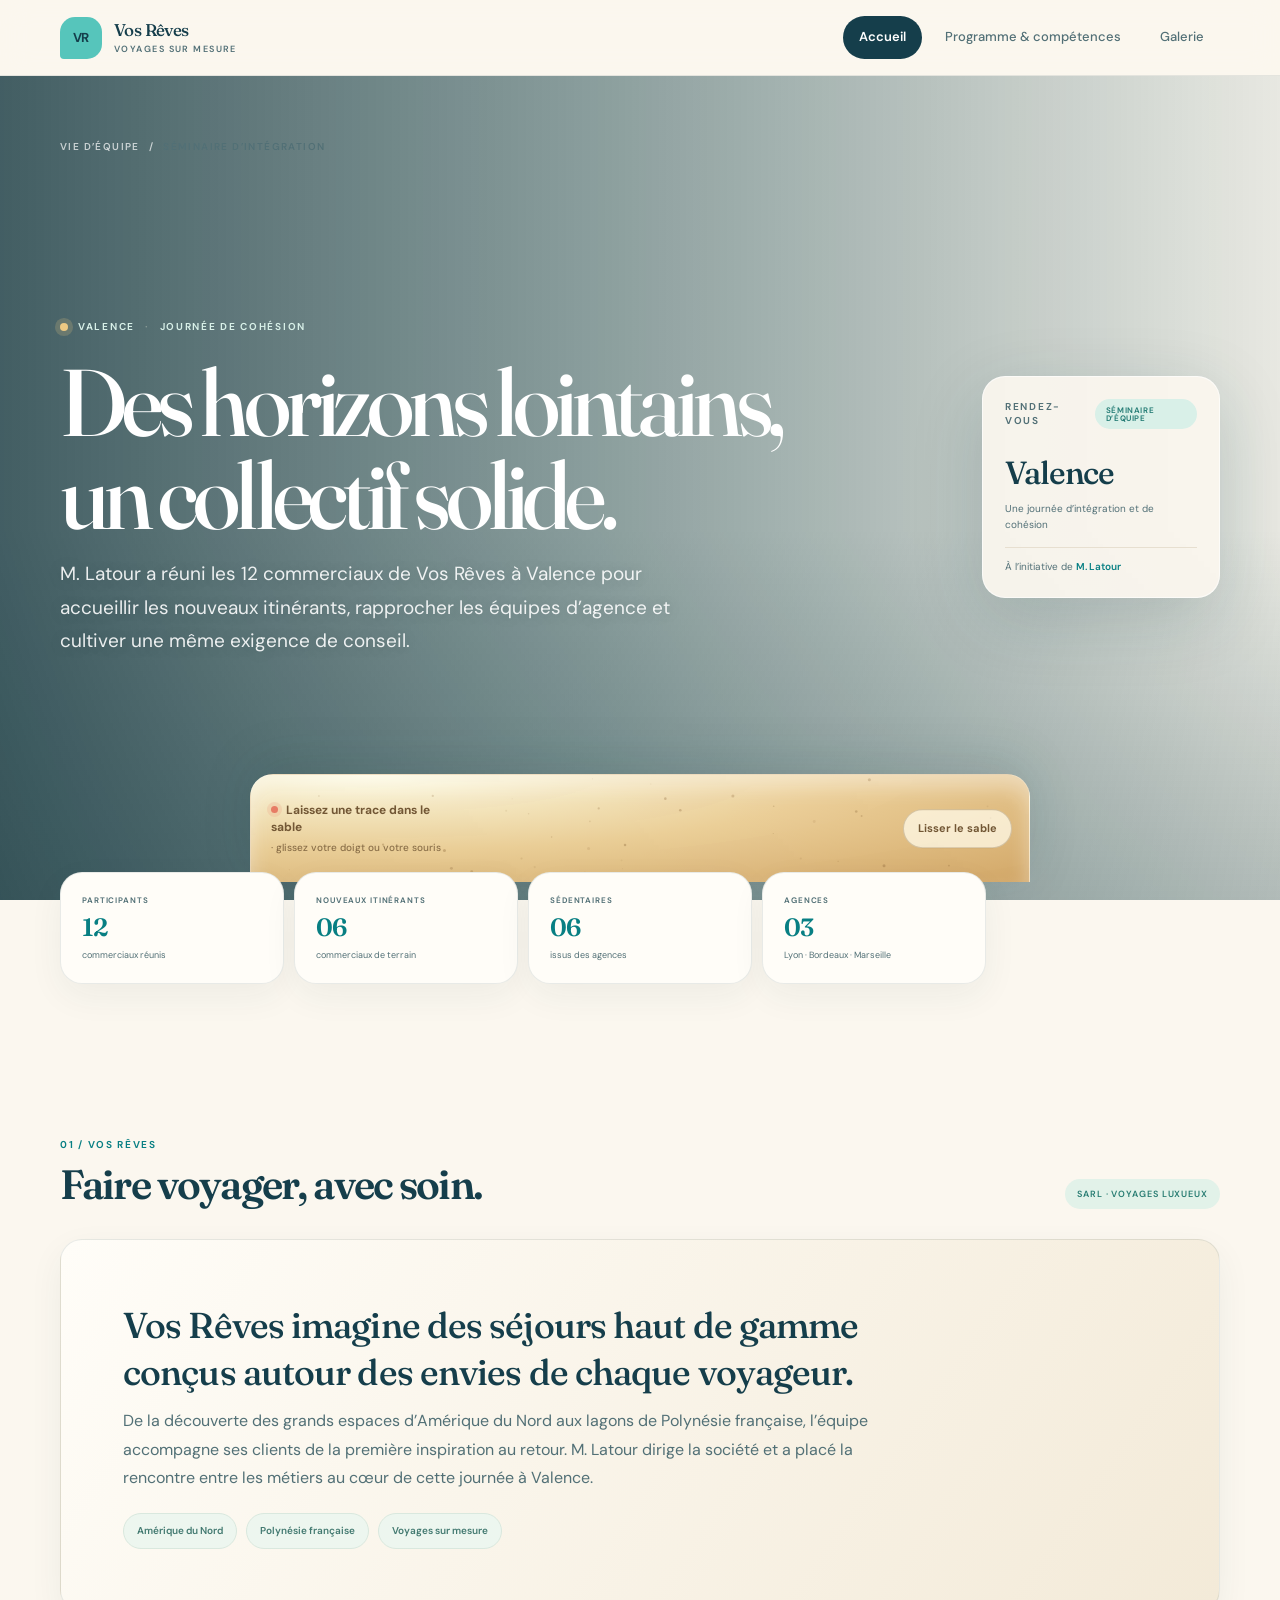
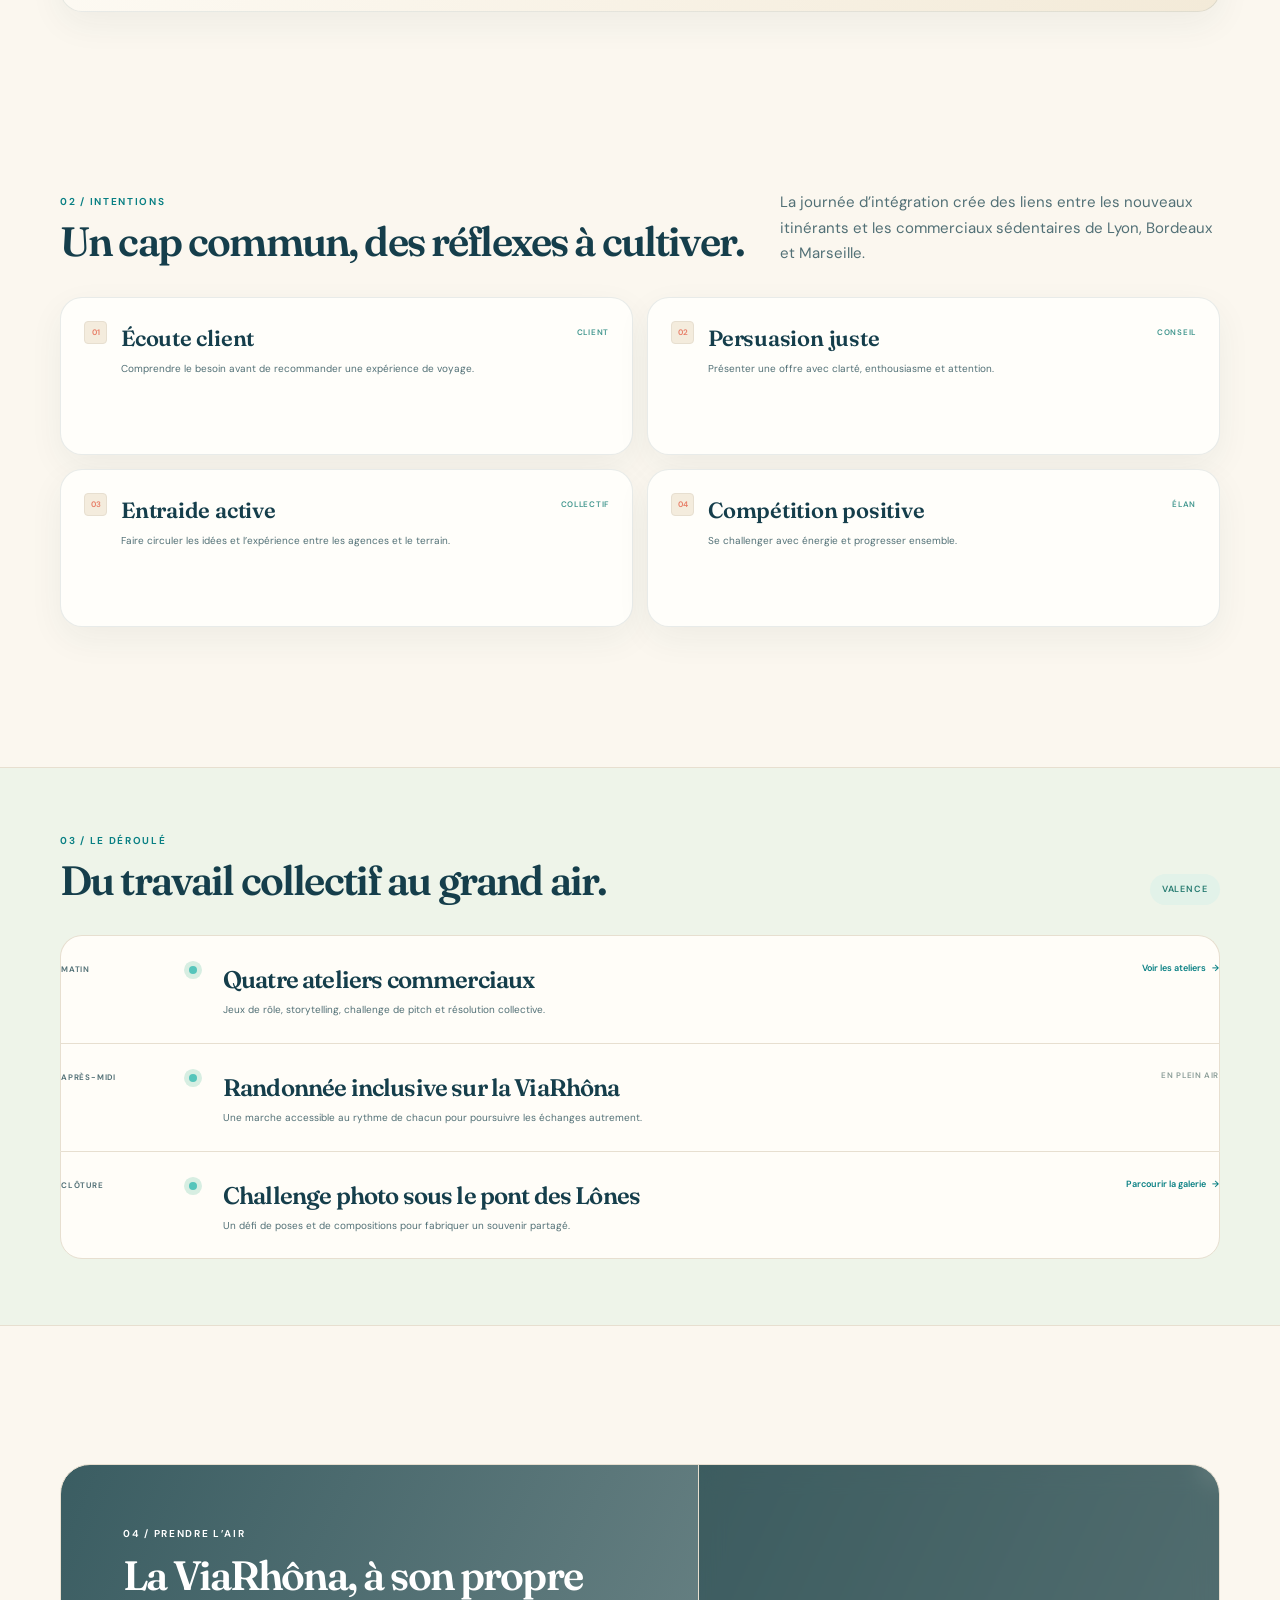
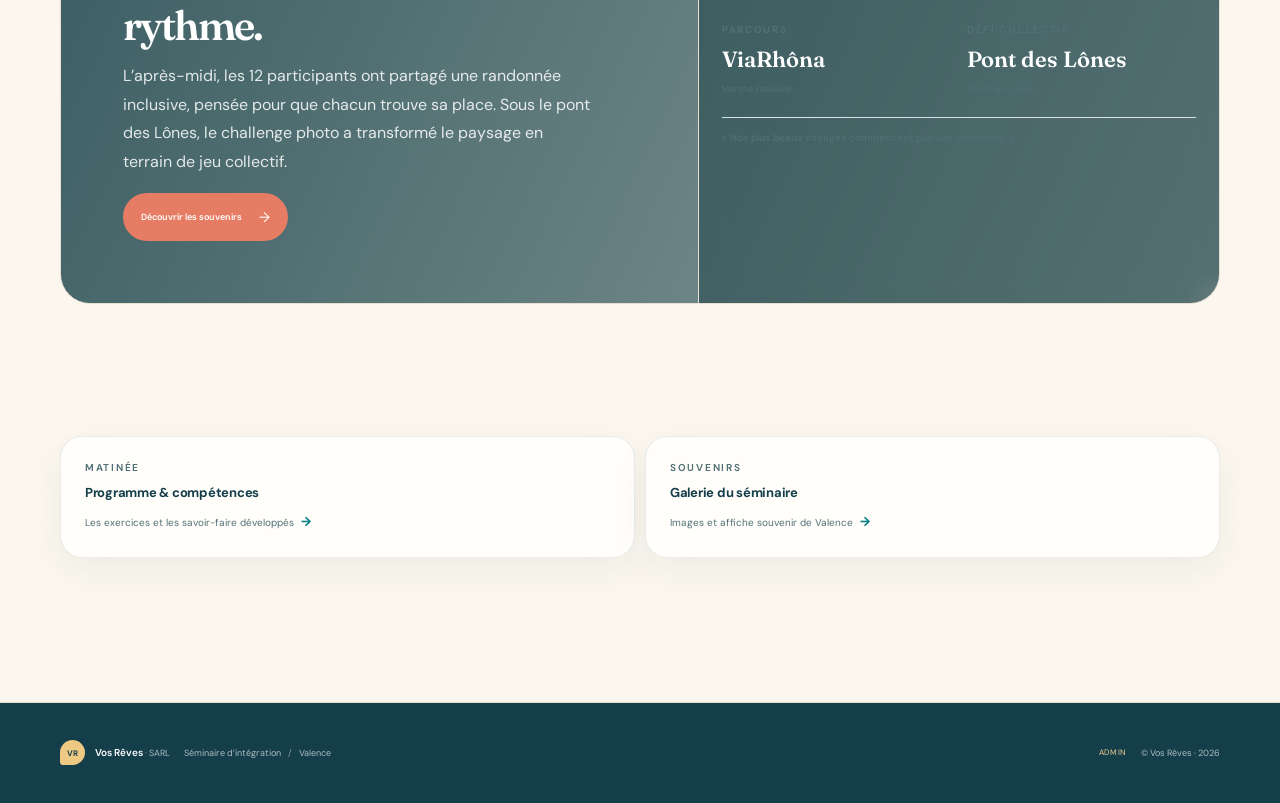
==== commit af7a8bfa: "Add files via upload" ====
--- a/index.html
+++ b/index.html
@@ -1,54 +1,409 @@
 <!doctype html>
+
 <html lang="fr">
-<head>
-  <meta charset="utf-8">
-  <meta name="viewport" content="width=device-width, initial-scale=1">
-  <meta name="theme-color" content="#F8FAFC">
-  <meta name="description" content="Journée de cohésion de l’équipe commerciale Vos Rêves à Valence.">
-  <link rel="stylesheet" href="style.css">
-  <script src="content.js" defer></script>
-  <script src="main.js" defer></script>
-  <title>Séminaire d’intégration à Valence — Vos Rêves</title>
-</head>
-<body>
-  <!-- ==================== HEADER ==================== -->
-  <a class="skip-link" href="#contenu">Aller au contenu</a>
-  <header class="site-header">
-    <div class="header-inner wrap">
-      <a class="brand" href="index.html" aria-label="Vos Rêves, accueil"><span class="brand-mark" aria-hidden="true">VR</span><span class="brand-name"><strong>Vos Rêves</strong><small>VOYAGES SUR MESURE</small></span></a>
-      <button class="menu-toggle" type="button" aria-expanded="false" aria-controls="main-navigation" aria-label="Ouvrir le menu"><span></span><span></span></button>
-      <nav class="navigation" id="main-navigation" aria-label="Navigation principale">
-        <a href="index.html" data-page="index.html">Accueil</a><a href="programme.html" data-page="programme.html">Programme &amp; compétences</a><a href="galerie.html" data-page="galerie.html">Galerie</a>
-      </nav>
-    </div>
-  </header>
-  <main id="contenu">
-    <!-- ==================== INTRODUCTION ==================== -->
-    <section class="page-intro wrap" aria-labelledby="page-title">
-      <div class="breadcrumbs"><span>VIE D’ÉQUIPE</span><span aria-hidden="true">/</span><span>SÉMINAIRE D’INTÉGRATION</span></div>
-      <div class="intro-layout"><div><p class="eyebrow"><span class="status-dot"></span> VALENCE <span class="eyebrow-separator">·</span> JOURNÉE DE COHÉSION</p><h1 id="page-title" data-content="index.title">Des horizons lointains,<br><span>un collectif solide.</span></h1><p class="lead" data-content="index.lead">M. Latour a réuni les 12 commerciaux de Vos Rêves à Valence pour accueillir les nouveaux itinérants, rapprocher les équipes d’agence et cultiver une même exigence de conseil.</p></div>
-      <aside class="event-card" aria-label="Informations sur le séminaire"><div class="event-card-head"><span class="overline">RENDEZ-VOUS</span><span class="status-pill">SÉMINAIRE D’ÉQUIPE</span></div><strong class="event-date">Valence</strong><span class="event-detail">Une journée d’intégration et de cohésion</span><div class="event-rule"></div><span class="event-detail">À l’initiative de <b>M. Latour</b></span></aside></div>
-    </section>
-
-    <!-- ==================== CHIFFRES CLÉS ==================== -->
-    <section class="kpi-grid wrap" aria-label="Chiffres clés du séminaire" data-kpi-grid></section>
-
-    <!-- ==================== PRÉSENTATION DE L’ENTREPRISE ==================== -->
-    <section class="section wrap company-section" aria-labelledby="company-title"><div class="section-heading"><div><p class="eyebrow">01 / VOS RÊVES</p><h2 id="company-title" data-content="index.companyTitle">Faire voyager, avec soin.</h2></div><span class="section-note">SARL · VOYAGES LUXUEUX</span></div><div class="company-card"><p class="company-lead" data-content="index.companyLead">Vos Rêves imagine des séjours haut de gamme conçus autour des envies de chaque voyageur.</p><p data-content="index.companyText">De la découverte des grands espaces d’Amérique du Nord aux lagons de Polynésie française, l’équipe accompagne ses clients de la première inspiration au retour. M. Latour dirige la société et a placé la rencontre entre les métiers au cœur de cette journée à Valence.</p><div class="destination-list"><span>Amérique du Nord</span><span>Polynésie française</span><span>Voyages sur mesure</span></div></div></section>
-
-    <!-- ==================== OBJECTIFS DU SÉMINAIRE ==================== -->
-    <section class="section wrap" aria-labelledby="objectifs-title"><div class="section-heading"><div><p class="eyebrow">02 / INTENTIONS</p><h2 id="objectifs-title" data-content="index.objectivesTitle">Un cap commun, des réflexes à cultiver.</h2></div><p data-content="index.objectivesIntro">La journée d’intégration crée des liens entre les nouveaux itinérants et les commerciaux sédentaires de Lyon, Bordeaux et Marseille.</p></div><div class="objective-grid"><article class="objective-card"><span class="card-index">01</span><div><h3>Écoute client</h3><p>Comprendre le besoin avant de recommander une expérience de voyage.</p></div><span class="objective-state">CLIENT</span></article><article class="objective-card"><span class="card-index">02</span><div><h3>Persuasion juste</h3><p>Présenter une offre avec clarté, enthousiasme et attention.</p></div><span class="objective-state">CONSEIL</span></article><article class="objective-card"><span class="card-index">03</span><div><h3>Entraide active</h3><p>Faire circuler les idées et l’expérience entre les agences et le terrain.</p></div><span class="objective-state">COLLECTIF</span></article><article class="objective-card"><span class="card-index">04</span><div><h3>Compétition positive</h3><p>Se challenger avec énergie et progresser ensemble.</p></div><span class="objective-state">ÉLAN</span></article></div></section>
-
-    <!-- ==================== DÉROULÉ DE LA JOURNÉE ==================== -->
-    <section class="section timeline-section" aria-labelledby="timeline-title"><div class="wrap"><div class="section-heading"><div><p class="eyebrow">03 / LE DÉROULÉ</p><h2 id="timeline-title">Du travail collectif au grand air.</h2></div><span class="section-note">VALENCE</span></div><ol class="timeline"><li><span class="timeline-time">MATIN</span><span class="timeline-marker"></span><div><h3 data-content="index.timeline1Title">Quatre ateliers commerciaux</h3><p data-content="index.timeline1Text">Jeux de rôle, storytelling, challenge de pitch et résolution collective.</p></div><a href="programme.html" class="inline-link">Voir les ateliers <span aria-hidden="true">→</span></a></li><li><span class="timeline-time">APRÈS-MIDI</span><span class="timeline-marker"></span><div><h3 data-content="index.timeline2Title">Randonnée inclusive sur la ViaRhôna</h3><p data-content="index.timeline2Text">Une marche accessible au rythme de chacun pour poursuivre les échanges autrement.</p></div><span class="timeline-label">EN PLEIN AIR</span></li><li><span class="timeline-time">CLÔTURE</span><span class="timeline-marker"></span><div><h3 data-content="index.timeline3Title">Challenge photo sous le pont des Lônes</h3><p data-content="index.timeline3Text">Un défi de poses et de compositions pour fabriquer un souvenir partagé.</p></div><a href="galerie.html" class="inline-link">Parcourir la galerie <span aria-hidden="true">→</span></a></li></ol></div></section>
-
-    <!-- ==================== APRÈS-MIDI ENSEMBLE ==================== -->
-    <section class="section wrap outdoor-section" aria-labelledby="outdoor-title"><div class="outdoor-card"><div class="outdoor-copy"><p class="eyebrow">04 / PRENDRE L’AIR</p><h2 id="outdoor-title" data-content="index.outdoorTitle">La ViaRhôna, à son propre rythme.</h2><p data-content="index.outdoorText">L’après-midi, les 12 participants ont partagé une randonnée inclusive, pensée pour que chacun trouve sa place. Sous le pont des Lônes, le challenge photo a transformé le paysage en terrain de jeu collectif.</p><a class="button-link" href="galerie.html">Découvrir les souvenirs <span aria-hidden="true">→</span></a></div><div class="outdoor-facts"><div><span class="overline">PARCOURS</span><strong>ViaRhôna</strong><small>Marche inclusive</small></div><div><span class="overline">DÉFI COLLECTIF</span><strong>Pont des Lônes</strong><small>Challenge photo</small></div><div class="outdoor-quote" data-content="index.quote">« Nos plus beaux voyages commencent par une rencontre. »</div></div></div></section>
-
-    <!-- ==================== EXPLORER LE SÉMINAIRE ==================== -->
-    <section class="section wrap next-steps" aria-label="Explorer le séminaire"><a class="link-card" href="programme.html"><span class="overline">MATINÉE</span><strong>Programme &amp; compétences</strong><span>Les exercices et les savoir-faire développés <b aria-hidden="true">→</b></span></a><a class="link-card" href="galerie.html"><span class="overline">SOUVENIRS</span><strong>Galerie du séminaire</strong><span>Images et affiche souvenir de Valence <b aria-hidden="true">→</b></span></a></section>
-  </main>
-  <!-- ==================== FOOTER ==================== -->
-  <footer class="site-footer"><div class="footer-inner wrap"><a class="footer-brand" href="index.html"><span class="brand-mark" aria-hidden="true">VR</span><span>Vos Rêves <small>· SARL</small></span></a><p>Séminaire d’intégration <span aria-hidden="true">/</span> Valence</p><a class="admin-footer-link" href="admin.html">Admin</a><small>© Vos Rêves · 2026</small></div></footer>
-</body>
+  
+    <head>
+    
+        <meta charset="utf-8">
+    
+        <meta name="viewport" content="width=device-width, initial-scale=1">
+    
+        <meta name="theme-color" content="#F8FAFC">
+    
+        <meta name="description" content="Journée de cohésion de l’équipe commerciale Vos Rêves à Valence.">
+    
+        <link rel="preconnect" href="https://fonts.googleapis.com">
+        <link rel="preconnect" href="https://fonts.gstatic.com" crossorigin>
+        <link href="https://fonts.googleapis.com/css2?family=DM+Sans:wght@400;500;600;700&family=Fraunces:opsz,wght@9..144,400;9..144,500;9..144,600&display=swap" rel="stylesheet">
+        <link rel="stylesheet" href="style.css">
+    
+        <script src="content.js" defer>
+    </script>
+        <script src="sand.js" defer></script>
+    
+        <script src="main.js" defer>
+    </script>
+    
+        <title>Séminaire d’intégration à Valence — Vos Rêves
+    </title>
+    
+  </head>
+  
+    <body>
+
+    
+        <!-- ==================== HEADER ==================== -->
+
+    
+        <a class="skip-link" href="#contenu">Aller au contenu
+    </a>
+    
+        <header class="site-header">
+      
+            <div class="header-inner wrap">
+        
+                <a class="brand" href="index.html" aria-label="Vos Rêves, accueil">
+                    <span class="brand-mark" aria-hidden="true">VR
+          </span>
+                    <span class="brand-name">
+                        <strong>Vos Rêves
+            </strong>
+                        <small>VOYAGES SUR MESURE
+            </small>
+          </span>
+        </a>
+        
+                <button class="menu-toggle" type="button" aria-expanded="false" aria-controls="main-navigation" aria-label="Ouvrir le menu">
+                    <span>
+          </span>
+                    <span>
+          </span>
+        </button>
+        
+                <nav class="navigation" id="main-navigation" aria-label="Navigation principale">
+          
+                    <a href="index.html" data-page="index.html">Accueil
+          </a>
+                    <a href="programme.html" data-page="programme.html">Programme &amp; compétences
+          </a>
+                    <a href="galerie.html" data-page="galerie.html">Galerie
+          </a>
+          
+        </nav>
+        
+      </div>
+      
+    </header>
+    
+        <main id="contenu">
+
+      
+            <!-- ==================== INTRODUCTION ==================== -->
+
+      
+            <section class="page-intro wrap travel-hero hero-home" aria-labelledby="page-title">
+        
+                <div class="breadcrumbs">
+                    <span>VIE D’ÉQUIPE
+          </span>
+                    <span aria-hidden="true">/
+          </span>
+                    <span>SÉMINAIRE D’INTÉGRATION
+          </span>
+        </div>
+        
+                <div class="intro-layout">
+                    <div>
+                        <p class="eyebrow">
+                            <span class="status-dot">
+              </span> VALENCE 
+                            <span class="eyebrow-separator">·
+              </span> JOURNÉE DE COHÉSION
+            </p>
+                        <h1 id="page-title" data-content="index.title">Des horizons lointains,
+                            <br>
+                            <span>un collectif solide.
+              </span>
+            </h1>
+                        <p class="lead" data-content="index.lead">M. Latour a réuni les 12 commerciaux de Vos Rêves à Valence pour accueillir les nouveaux itinérants, rapprocher les équipes d’agence et cultiver une même exigence de conseil.
+            </p>
+          </div>
+          
+                    <aside class="event-card" aria-label="Informations sur le séminaire">
+                        <div class="event-card-head">
+                            <span class="overline">RENDEZ-VOUS
+              </span>
+                            <span class="status-pill">SÉMINAIRE D’ÉQUIPE
+              </span>
+            </div>
+                        <strong class="event-date">Valence
+            </strong>
+                        <span class="event-detail">Une journée d’intégration et de cohésion
+            </span>
+                        <div class="event-rule">
+            </div>
+                        <span class="event-detail">À l’initiative de 
+                            <b>M. Latour
+              </b>
+            </span>
+          </aside>
+        </div>
+
+                <div class="sand-play" aria-label="Bac à sable interactif">
+                    <div class="sand-instructions"><span class="sand-spark" aria-hidden="true"></span> Laissez une trace dans le sable <span class="sand-hint">· glissez votre doigt ou votre souris</span></div>
+                    <canvas class="sand-canvas" aria-label="Zone de sable interactive. Faites glisser le pointeur pour dessiner. Utilisez le bouton pour lisser le sable."></canvas>
+                    <button class="sand-clear" type="button" data-sand-clear>Lisser le sable</button>
+                </div>
+      </section>
+
+      
+            <!-- ==================== CHIFFRES CLÉS ==================== -->
+
+
+      
+            <section class="kpi-grid wrap" aria-label="Chiffres clés du séminaire" data-kpi-grid>
+      </section>
+
+      
+            <!-- ==================== PRÉSENTATION DE L’ENTREPRISE ==================== -->
+
+      
+            <section class="section wrap company-section" aria-labelledby="company-title">
+                <div class="section-heading">
+                    <div>
+                        <p class="eyebrow">01 / VOS RÊVES
+            </p>
+                        <h2 id="company-title" data-content="index.companyTitle">Faire voyager, avec soin.
+            </h2>
+          </div>
+                    <span class="section-note">SARL · VOYAGES LUXUEUX
+          </span>
+        </div>
+                <div class="company-card">
+                    <p class="company-lead" data-content="index.companyLead">Vos Rêves imagine des séjours haut de gamme conçus autour des envies de chaque voyageur.
+          </p>
+                    <p data-content="index.companyText">De la découverte des grands espaces d’Amérique du Nord aux lagons de Polynésie française, l’équipe accompagne ses clients de la première inspiration au retour. M. Latour dirige la société et a placé la rencontre entre les métiers au cœur de cette journée à Valence.
+          </p>
+                    <div class="destination-list">
+                        <span>Amérique du Nord
+            </span>
+                        <span>Polynésie française
+            </span>
+                        <span>Voyages sur mesure
+            </span>
+          </div>
+        </div>
+      </section>
+
+      
+            <!-- ==================== OBJECTIFS DU SÉMINAIRE ==================== -->
+
+      
+            <section class="section wrap" aria-labelledby="objectifs-title">
+                <div class="section-heading">
+                    <div>
+                        <p class="eyebrow">02 / INTENTIONS
+            </p>
+                        <h2 id="objectifs-title" data-content="index.objectivesTitle">Un cap commun, des réflexes à cultiver.
+            </h2>
+          </div>
+                    <p data-content="index.objectivesIntro">La journée d’intégration crée des liens entre les nouveaux itinérants et les commerciaux sédentaires de Lyon, Bordeaux et Marseille.
+          </p>
+        </div>
+                <div class="objective-grid">
+                    <article class="objective-card">
+                        <span class="card-index">01
+            </span>
+                        <div>
+                            <h3>Écoute client
+              </h3>
+                            <p>Comprendre le besoin avant de recommander une expérience de voyage.
+              </p>
+            </div>
+                        <span class="objective-state">CLIENT
+            </span>
+          </article>
+                    <article class="objective-card">
+                        <span class="card-index">02
+            </span>
+                        <div>
+                            <h3>Persuasion juste
+              </h3>
+                            <p>Présenter une offre avec clarté, enthousiasme et attention.
+              </p>
+            </div>
+                        <span class="objective-state">CONSEIL
+            </span>
+          </article>
+                    <article class="objective-card">
+                        <span class="card-index">03
+            </span>
+                        <div>
+                            <h3>Entraide active
+              </h3>
+                            <p>Faire circuler les idées et l’expérience entre les agences et le terrain.
+              </p>
+            </div>
+                        <span class="objective-state">COLLECTIF
+            </span>
+          </article>
+                    <article class="objective-card">
+                        <span class="card-index">04
+            </span>
+                        <div>
+                            <h3>Compétition positive
+              </h3>
+                            <p>Se challenger avec énergie et progresser ensemble.
+              </p>
+            </div>
+                        <span class="objective-state">ÉLAN
+            </span>
+          </article>
+        </div>
+      </section>
+
+      
+            <!-- ==================== DÉROULÉ DE LA JOURNÉE ==================== -->
+
+      
+            <section class="section timeline-section" aria-labelledby="timeline-title">
+                <div class="wrap">
+                    <div class="section-heading">
+                        <div>
+                            <p class="eyebrow">03 / LE DÉROULÉ
+              </p>
+                            <h2 id="timeline-title">Du travail collectif au grand air.
+              </h2>
+            </div>
+                        <span class="section-note">VALENCE
+            </span>
+          </div>
+                    <ol class="timeline">
+                        <li>
+                            <span class="timeline-time">MATIN
+              </span>
+                            <span class="timeline-marker">
+              </span>
+                            <div>
+                                <h3 data-content="index.timeline1Title">Quatre ateliers commerciaux
+                </h3>
+                                <p data-content="index.timeline1Text">Jeux de rôle, storytelling, challenge de pitch et résolution collective.
+                </p>
+              </div>
+                            <a href="programme.html" class="inline-link">Voir les ateliers 
+                                <span aria-hidden="true">→
+                </span>
+              </a>
+            </li>
+                        <li>
+                            <span class="timeline-time">APRÈS-MIDI
+              </span>
+                            <span class="timeline-marker">
+              </span>
+                            <div>
+                                <h3 data-content="index.timeline2Title">Randonnée inclusive sur la ViaRhôna
+                </h3>
+                                <p data-content="index.timeline2Text">Une marche accessible au rythme de chacun pour poursuivre les échanges autrement.
+                </p>
+              </div>
+                            <span class="timeline-label">EN PLEIN AIR
+              </span>
+            </li>
+                        <li>
+                            <span class="timeline-time">CLÔTURE
+              </span>
+                            <span class="timeline-marker">
+              </span>
+                            <div>
+                                <h3 data-content="index.timeline3Title">Challenge photo sous le pont des Lônes
+                </h3>
+                                <p data-content="index.timeline3Text">Un défi de poses et de compositions pour fabriquer un souvenir partagé.
+                </p>
+              </div>
+                            <a href="galerie.html" class="inline-link">Parcourir la galerie 
+                                <span aria-hidden="true">→
+                </span>
+              </a>
+            </li>
+          </ol>
+        </div>
+      </section>
+
+      
+            <!-- ==================== APRÈS-MIDI ENSEMBLE ==================== -->
+
+      
+            <section class="section wrap outdoor-section" aria-labelledby="outdoor-title">
+                <div class="outdoor-card">
+                    <div class="outdoor-copy">
+                        <p class="eyebrow">04 / PRENDRE L’AIR
+            </p>
+                        <h2 id="outdoor-title" data-content="index.outdoorTitle">La ViaRhôna, à son propre rythme.
+            </h2>
+                        <p data-content="index.outdoorText">L’après-midi, les 12 participants ont partagé une randonnée inclusive, pensée pour que chacun trouve sa place. Sous le pont des Lônes, le challenge photo a transformé le paysage en terrain de jeu collectif.
+            </p>
+                        <a class="button-link" href="galerie.html">Découvrir les souvenirs 
+                            <span aria-hidden="true">→
+              </span>
+            </a>
+          </div>
+                    <div class="outdoor-facts">
+                        <div>
+                            <span class="overline">PARCOURS
+              </span>
+                            <strong>ViaRhôna
+              </strong>
+                            <small>Marche inclusive
+              </small>
+            </div>
+                        <div>
+                            <span class="overline">DÉFI COLLECTIF
+              </span>
+                            <strong>Pont des Lônes
+              </strong>
+                            <small>Challenge photo
+              </small>
+            </div>
+                        <div class="outdoor-quote" data-content="index.quote">« Nos plus beaux voyages commencent par une rencontre. »
+            </div>
+          </div>
+        </div>
+      </section>
+
+      
+            <!-- ==================== EXPLORER LE SÉMINAIRE ==================== -->
+
+      
+            <section class="section wrap next-steps" aria-label="Explorer le séminaire">
+                <a class="link-card" href="programme.html">
+                    <span class="overline">MATINÉE
+          </span>
+                    <strong>Programme &amp; compétences
+          </strong>
+                    <span>Les exercices et les savoir-faire développés 
+                        <b aria-hidden="true">→
+            </b>
+          </span>
+        </a>
+                <a class="link-card" href="galerie.html">
+                    <span class="overline">SOUVENIRS
+          </span>
+                    <strong>Galerie du séminaire
+          </strong>
+                    <span>Images et affiche souvenir de Valence 
+                        <b aria-hidden="true">→
+            </b>
+          </span>
+        </a>
+      </section>
+      
+    </main>
+
+    
+        <!-- ==================== FOOTER ==================== -->
+
+    
+        <footer class="site-footer">
+            <div class="footer-inner wrap">
+                <a class="footer-brand" href="index.html">
+                    <span class="brand-mark" aria-hidden="true">VR
+          </span>
+                    <span>Vos Rêves 
+                        <small>· SARL
+            </small>
+          </span>
+        </a>
+                <p>Séminaire d’intégration 
+                    <span aria-hidden="true">/
+          </span> Valence
+        </p>
+                <a class="admin-footer-link" href="admin.html">Admin
+        </a>
+                <small>© Vos Rêves · 2026
+        </small>
+      </div>
+    </footer>
+    
+  </body>
+  
 </html>
--- a/style.css
+++ b/style.css
@@ -11,374 +11,1958 @@
   --radius: 7px;
   --sans: 'Inter', system-ui, -apple-system, BlinkMacSystemFont, 'Segoe UI', sans-serif;
 }
-* { box-sizing: border-box; }
-html { scroll-behavior: smooth; }
-body { margin: 0; background: var(--page); color: var(--ink); font-family: var(--sans); font-size: 14px; line-height: 1.6; -webkit-font-smoothing: antialiased; }
-button, a { font: inherit; }
-a { color: inherit; text-decoration: none; }
-button { color: inherit; }
-img { max-width: 100%; }
-.wrap { width: min(1120px, calc(100% - 48px)); margin-inline: auto; }
-::selection { color: var(--ink); background: #CBD5E1; }
-:focus-visible { outline: 2px solid #334155; outline-offset: 3px; }
-
+* {
+  box-sizing: border-box;
+}
+html {
+  scroll-behavior: smooth;
+}
+body {
+  margin: 0;
+  background: var(--page);
+  color: var(--ink);
+  font-family: var(--sans);
+  font-size: 14px;
+  line-height: 1.6;
+  -webkit-font-smoothing: antialiased;
+}
+button, a {
+  font: inherit;
+}
+a {
+  color: inherit;
+  text-decoration: none;
+}
+button {
+  color: inherit;
+}
+img {
+  max-width: 100%;
+}
+.wrap {
+  width: min(1120px, calc(100% - 48px));
+  margin-inline: auto;
+}
+::selection {
+  color: var(--ink);
+  background: #CBD5E1;
+}
+:focus-visible {
+  outline: 2px solid #334155;
+  outline-offset: 3px;
+}
 /* ==================== COMMON HEADER ==================== */
-.skip-link { position: absolute; z-index: 90; left: 16px; top: -60px; padding: 9px 13px; background: var(--surface); border: 1px solid var(--line); border-radius: 4px; }
-.skip-link:focus { top: 12px; }
-.site-header { position: sticky; top: 0; z-index: 30; height: 68px; background: rgba(248,250,252,.97); border-bottom: 1px solid var(--line); }
-.header-inner { height: 100%; display: flex; align-items: center; justify-content: space-between; }
-.brand, .footer-brand { display: inline-flex; align-items: center; gap: 10px; }
-.brand-mark { display: grid; place-items: center; width: 31px; height: 31px; flex: 0 0 auto; background: var(--accent); color: #fff; border-radius: 5px; font-size: 10px; font-weight: 700; letter-spacing: -.04em; }
-.brand-name { display: grid; line-height: 1.2; }
-.brand-name strong { font-size: 12px; font-weight: 650; letter-spacing: -.02em; }
-.brand-name small { margin-top: 4px; color: var(--muted); font-size: 8px; font-weight: 600; letter-spacing: .11em; }
-.navigation { display: flex; align-items: center; gap: 3px; }
-.navigation a { padding: 7px 11px; color: var(--muted); border: 1px solid transparent; border-radius: 5px; font-size: 11px; font-weight: 500; transition: color .15s, background .15s, border-color .15s; }
-.navigation a:hover { color: var(--ink); background: #fff; }
-.navigation a[aria-current="page"] { color: var(--ink); background: #fff; border-color: var(--line); font-weight: 600; }
-.menu-toggle { display: none; width: 38px; height: 36px; border: 1px solid var(--line); border-radius: 5px; background: var(--surface); cursor: pointer; }
-.menu-toggle span { display: block; width: 15px; height: 1.5px; margin: 4px auto; background: var(--accent); transition: transform .15s; }
-
+.skip-link {
+  position: absolute;
+  z-index: 90;
+  left: 16px;
+  top: -60px;
+  padding: 9px 13px;
+  background: var(--surface);
+  border: 1px solid var(--line);
+  border-radius: 4px;
+}
+.skip-link:focus {
+  top: 12px;
+}
+.site-header {
+  position: sticky;
+  top: 0;
+  z-index: 30;
+  height: 68px;
+  background: rgba(248,250,252,.97);
+  border-bottom: 1px solid var(--line);
+}
+.header-inner {
+  height: 100%;
+  display: flex;
+  align-items: center;
+  justify-content: space-between;
+}
+.brand, .footer-brand {
+  display: inline-flex;
+  align-items: center;
+  gap: 10px;
+}
+.brand-mark {
+  display: grid;
+  place-items: center;
+  width: 31px;
+  height: 31px;
+  flex: 0 0 auto;
+  background: var(--accent);
+  color: #fff;
+  border-radius: 5px;
+  font-size: 10px;
+  font-weight: 700;
+  letter-spacing: -.04em;
+}
+.brand-name {
+  display: grid;
+  line-height: 1.2;
+}
+.brand-name strong {
+  font-size: 12px;
+  font-weight: 650;
+  letter-spacing: -.02em;
+}
+.brand-name small {
+  margin-top: 4px;
+  color: var(--muted);
+  font-size: 8px;
+  font-weight: 600;
+  letter-spacing: .11em;
+}
+.navigation {
+  display: flex;
+  align-items: center;
+  gap: 3px;
+}
+.navigation a {
+  padding: 7px 11px;
+  color: var(--muted);
+  border: 1px solid transparent;
+  border-radius: 5px;
+  font-size: 11px;
+  font-weight: 500;
+  transition: color .15s, background .15s, border-color .15s;
+}
+.navigation a:hover {
+  color: var(--ink);
+  background: #fff;
+}
+.navigation a[aria-current="page"] {
+  color: var(--ink);
+  background: #fff;
+  border-color: var(--line);
+  font-weight: 600;
+}
+.menu-toggle {
+  display: none;
+  width: 38px;
+  height: 36px;
+  border: 1px solid var(--line);
+  border-radius: 5px;
+  background: var(--surface);
+  cursor: pointer;
+}
+.menu-toggle span {
+  display: block;
+  width: 15px;
+  height: 1.5px;
+  margin: 4px auto;
+  background: var(--accent);
+  transition: transform .15s;
+}
 /* ==================== COMMON TYPE & INTRO ==================== */
-.page-intro { padding-top: 32px; padding-bottom: 32px; }
-.breadcrumbs { display: flex; align-items: center; gap: 9px; margin-bottom: 27px; color: var(--quiet); font-size: 9px; font-weight: 600; letter-spacing: .09em; }
-.breadcrumbs span:last-child { color: var(--muted); }
-.breadcrumbs a:hover { color: var(--ink); }
-.eyebrow, .overline { margin: 0; color: var(--muted); font-size: 9px; line-height: 1.4; font-weight: 650; letter-spacing: .12em; text-transform: uppercase; }
-.eyebrow { display: flex; align-items: center; gap: 7px; margin-bottom: 14px; }
-.status-dot { width: 6px; height: 6px; border-radius: 50%; background: #64748B; }
-.eyebrow-separator { color: var(--quiet); }
-h1, h2, h3, p { margin-top: 0; }
-h1 { margin-bottom: 0; font-size: clamp(38px, 5.1vw, 57px); line-height: 1.05; letter-spacing: -.055em; font-weight: 600; }
-h1 span { color: var(--muted); }
-.lead { max-width: 600px; margin: 16px 0 0; color: var(--muted); font-size: 14px; line-height: 1.75; }
-.intro-layout { display: grid; grid-template-columns: minmax(0, 1fr) 238px; align-items: end; gap: 56px; }
-.intro-layout > div { padding: 7px 0 4px; }
-.event-card { padding: 16px; background: var(--surface); border: 1px solid var(--line); border-radius: var(--radius); }
-.event-card-head { display: flex; align-items: center; justify-content: space-between; gap: 10px; }
-.status-pill { display: inline-flex; align-items: center; padding: 4px 7px; border: 1px solid var(--line); border-radius: 4px; color: var(--muted); background: var(--page); font-size: 8px; line-height: 1; font-weight: 650; letter-spacing: .08em; }
-.event-date { display: block; margin-top: 18px; font-size: 21px; font-weight: 600; letter-spacing: -.04em; }
-.event-detail { display: block; margin-top: 3px; color: var(--muted); font-size: 10px; }
-.event-detail b { color: var(--accent); font-weight: 600; }
-.event-rule { height: 1px; margin: 14px 0 11px; background: var(--line); }
-.compact-intro { padding-bottom: 28px; }
-.compact-intro .lead { max-width: 660px; }
-
+.page-intro {
+  padding-top: 32px;
+  padding-bottom: 32px;
+}
+.breadcrumbs {
+  display: flex;
+  align-items: center;
+  gap: 9px;
+  margin-bottom: 27px;
+  color: var(--quiet);
+  font-size: 9px;
+  font-weight: 600;
+  letter-spacing: .09em;
+}
+.breadcrumbs span:last-child {
+  color: var(--muted);
+}
+.breadcrumbs a:hover {
+  color: var(--ink);
+}
+.eyebrow, .overline {
+  margin: 0;
+  color: var(--muted);
+  font-size: 9px;
+  line-height: 1.4;
+  font-weight: 650;
+  letter-spacing: .12em;
+  text-transform: uppercase;
+}
+.eyebrow {
+  display: flex;
+  align-items: center;
+  gap: 7px;
+  margin-bottom: 14px;
+}
+.status-dot {
+  width: 6px;
+  height: 6px;
+  border-radius: 50%;
+  background: #64748B;
+}
+.eyebrow-separator {
+  color: var(--quiet);
+}
+h1, h2, h3, p {
+  margin-top: 0;
+}
+h1 {
+  margin-bottom: 0;
+  font-size: clamp(38px, 5.1vw, 57px);
+  line-height: 1.05;
+  letter-spacing: -.055em;
+  font-weight: 600;
+}
+h1 span {
+  color: var(--muted);
+}
+.lead {
+  max-width: 600px;
+  margin: 16px 0 0;
+  color: var(--muted);
+  font-size: 14px;
+  line-height: 1.75;
+}
+.intro-layout {
+  display: grid;
+  grid-template-columns: minmax(0, 1fr) 238px;
+  align-items: end;
+  gap: 56px;
+}
+.intro-layout > div {
+  padding: 7px 0 4px;
+}
+.event-card {
+  padding: 16px;
+  background: var(--surface);
+  border: 1px solid var(--line);
+  border-radius: var(--radius);
+}
+.event-card-head {
+  display: flex;
+  align-items: center;
+  justify-content: space-between;
+  gap: 10px;
+}
+.status-pill {
+  display: inline-flex;
+  align-items: center;
+  padding: 4px 7px;
+  border: 1px solid var(--line);
+  border-radius: 4px;
+  color: var(--muted);
+  background: var(--page);
+  font-size: 8px;
+  line-height: 1;
+  font-weight: 650;
+  letter-spacing: .08em;
+}
+.event-date {
+  display: block;
+  margin-top: 18px;
+  font-size: 21px;
+  font-weight: 600;
+  letter-spacing: -.04em;
+}
+.event-detail {
+  display: block;
+  margin-top: 3px;
+  color: var(--muted);
+  font-size: 10px;
+}
+.event-detail b {
+  color: var(--accent);
+  font-weight: 600;
+}
+.event-rule {
+  height: 1px;
+  margin: 14px 0 11px;
+  background: var(--line);
+}
+.compact-intro {
+  padding-bottom: 28px;
+}
+.compact-intro .lead {
+  max-width: 660px;
+}
 /* ==================== KPI DASHBOARD ==================== */
-.kpi-grid { display: grid; grid-template-columns: repeat(5, minmax(0, 1fr)); gap: 10px; padding-bottom: 20px; }
-.kpi-card { min-height: 112px; display: flex; flex-direction: column; align-items: flex-start; padding: 14px 15px 12px; background: var(--surface); border: 1px solid var(--line); border-radius: var(--radius); }
-.kpi-label { color: var(--muted); font-size: 8px; font-weight: 650; letter-spacing: .11em; }
-.kpi-card strong { margin-top: 8px; font-size: 25px; line-height: 1; letter-spacing: -.05em; font-weight: 600; }
-.kpi-caption { margin-top: auto; padding-top: 7px; color: var(--muted); font-size: 9px; }
-
+.kpi-grid {
+  display: grid;
+  grid-template-columns: repeat(5, minmax(0, 1fr));
+  gap: 10px;
+  padding-bottom: 20px;
+}
+.kpi-card {
+  min-height: 112px;
+  display: flex;
+  flex-direction: column;
+  align-items: flex-start;
+  padding: 14px 15px 12px;
+  background: var(--surface);
+  border: 1px solid var(--line);
+  border-radius: var(--radius);
+}
+.kpi-label {
+  color: var(--muted);
+  font-size: 8px;
+  font-weight: 650;
+  letter-spacing: .11em;
+}
+.kpi-card strong {
+  margin-top: 8px;
+  font-size: 25px;
+  line-height: 1;
+  letter-spacing: -.05em;
+  font-weight: 600;
+}
+.kpi-caption {
+  margin-top: auto;
+  padding-top: 7px;
+  color: var(--muted);
+  font-size: 9px;
+}
 /* ==================== SECTION LAYOUT ==================== */
-.section { padding-top: 38px; padding-bottom: 44px; }
-.section-heading { display: flex; align-items: end; justify-content: space-between; gap: 26px; margin-bottom: 18px; }
-.section-heading .eyebrow { margin-bottom: 8px; }
-.section-heading h2, .outdoor-copy h2, .takeaway h2, .poster-copy h2 { margin: 0; font-size: clamp(22px, 3vw, 28px); line-height: 1.2; letter-spacing: -.045em; font-weight: 600; }
-.section-heading > p { max-width: 380px; margin: 0; color: var(--muted); font-size: 11px; line-height: 1.7; }
-.section-note { padding-bottom: 2px; color: var(--muted); font-size: 9px; font-weight: 600; letter-spacing: .1em; white-space: nowrap; }
-
+.section {
+  padding-top: 38px;
+  padding-bottom: 44px;
+}
+.section-heading {
+  display: flex;
+  align-items: end;
+  justify-content: space-between;
+  gap: 26px;
+  margin-bottom: 18px;
+}
+.section-heading .eyebrow {
+  margin-bottom: 8px;
+}
+.section-heading h2, .outdoor-copy h2, .takeaway h2, .poster-copy h2 {
+  margin: 0;
+  font-size: clamp(22px, 3vw, 28px);
+  line-height: 1.2;
+  letter-spacing: -.045em;
+  font-weight: 600;
+}
+.section-heading > p {
+  max-width: 380px;
+  margin: 0;
+  color: var(--muted);
+  font-size: 11px;
+  line-height: 1.7;
+}
+.section-note {
+  padding-bottom: 2px;
+  color: var(--muted);
+  font-size: 9px;
+  font-weight: 600;
+  letter-spacing: .1em;
+  white-space: nowrap;
+}
 /* ==================== OBJECTIVES ==================== */
-.objective-grid { display: grid; grid-template-columns: repeat(2, minmax(0, 1fr)); gap: 9px; }
-.objective-card { min-height: 95px; display: grid; grid-template-columns: 25px minmax(0,1fr) auto; align-items: start; gap: 12px; padding: 15px; background: var(--surface); border: 1px solid var(--line); border-radius: var(--radius); }
-.card-index { display: grid; place-items: center; width: 23px; height: 23px; color: var(--muted); background: var(--soft); border: 1px solid var(--line); border-radius: 4px; font-size: 8px; font-weight: 600; }
-.objective-card h3 { margin: 0 0 5px; font-size: 12px; font-weight: 600; letter-spacing: -.01em; }
-.objective-card p { margin: 0; color: var(--muted); font-size: 10px; line-height: 1.65; }
-.objective-state { padding-top: 5px; color: var(--quiet); font-size: 8px; font-weight: 600; letter-spacing: .09em; }
-
+.objective-grid {
+  display: grid;
+  grid-template-columns: repeat(2, minmax(0, 1fr));
+  gap: 9px;
+}
+.objective-card {
+  min-height: 95px;
+  display: grid;
+  grid-template-columns: 25px minmax(0,1fr) auto;
+  align-items: start;
+  gap: 12px;
+  padding: 15px;
+  background: var(--surface);
+  border: 1px solid var(--line);
+  border-radius: var(--radius);
+}
+.card-index {
+  display: grid;
+  place-items: center;
+  width: 23px;
+  height: 23px;
+  color: var(--muted);
+  background: var(--soft);
+  border: 1px solid var(--line);
+  border-radius: 4px;
+  font-size: 8px;
+  font-weight: 600;
+}
+.objective-card h3 {
+  margin: 0 0 5px;
+  font-size: 12px;
+  font-weight: 600;
+  letter-spacing: -.01em;
+}
+.objective-card p {
+  margin: 0;
+  color: var(--muted);
+  font-size: 10px;
+  line-height: 1.65;
+}
+.objective-state {
+  padding-top: 5px;
+  color: var(--quiet);
+  font-size: 8px;
+  font-weight: 600;
+  letter-spacing: .09em;
+}
 /* ==================== TIMELINE ==================== */
-.timeline-section, .matrix-section { background: #F1F5F9; border-top: 1px solid var(--line); border-bottom: 1px solid var(--line); }
-.timeline { list-style: none; padding: 0; margin: 0; }
-.timeline li { display: grid; grid-template-columns: 95px 14px minmax(0,1fr) 155px; align-items: start; gap: 14px; min-height: 68px; padding: 12px 14px; background: var(--surface); border: 1px solid var(--line); border-bottom: 0; }
-.timeline li:first-child { border-radius: var(--radius) var(--radius) 0 0; }
-.timeline li:last-child { border-bottom: 1px solid var(--line); border-radius: 0 0 var(--radius) var(--radius); }
-.timeline-time { padding-top: 2px; color: var(--muted); font-size: 8px; font-weight: 650; letter-spacing: .1em; }
-.timeline-marker { width: 8px; height: 8px; margin-top: 5px; background: var(--accent); border-radius: 50%; box-shadow: 0 0 0 3px var(--soft); }
-.timeline h3 { margin: 0 0 3px; font-size: 11px; font-weight: 600; }
-.timeline p { margin: 0; color: var(--muted); font-size: 10px; line-height: 1.55; }
-.inline-link { justify-self: end; color: var(--accent); font-size: 9px; font-weight: 600; }
-.inline-link span { padding-left: 4px; }
-.inline-link:hover { text-decoration: underline; text-underline-offset: 3px; }
-.timeline-label { justify-self: end; color: var(--quiet); font-size: 8px; font-weight: 600; letter-spacing: .08em; }
-
+.timeline-section, .matrix-section {
+  background: #F1F5F9;
+  border-top: 1px solid var(--line);
+  border-bottom: 1px solid var(--line);
+}
+.timeline {
+  list-style: none;
+  padding: 0;
+  margin: 0;
+}
+.timeline li {
+  display: grid;
+  grid-template-columns: 95px 14px minmax(0,1fr) 155px;
+  align-items: start;
+  gap: 14px;
+  min-height: 68px;
+  padding: 12px 14px;
+  background: var(--surface);
+  border: 1px solid var(--line);
+  border-bottom: 0;
+}
+.timeline li:first-child {
+  border-radius: var(--radius) var(--radius) 0 0;
+}
+.timeline li:last-child {
+  border-bottom: 1px solid var(--line);
+  border-radius: 0 0 var(--radius) var(--radius);
+}
+.timeline-time {
+  padding-top: 2px;
+  color: var(--muted);
+  font-size: 8px;
+  font-weight: 650;
+  letter-spacing: .1em;
+}
+.timeline-marker {
+  width: 8px;
+  height: 8px;
+  margin-top: 5px;
+  background: var(--accent);
+  border-radius: 50%;
+  box-shadow: 0 0 0 3px var(--soft);
+}
+.timeline h3 {
+  margin: 0 0 3px;
+  font-size: 11px;
+  font-weight: 600;
+}
+.timeline p {
+  margin: 0;
+  color: var(--muted);
+  font-size: 10px;
+  line-height: 1.55;
+}
+.inline-link {
+  justify-self: end;
+  color: var(--accent);
+  font-size: 9px;
+  font-weight: 600;
+}
+.inline-link span {
+  padding-left: 4px;
+}
+.inline-link:hover {
+  text-decoration: underline;
+  text-underline-offset: 3px;
+}
+.timeline-label {
+  justify-self: end;
+  color: var(--quiet);
+  font-size: 8px;
+  font-weight: 600;
+  letter-spacing: .08em;
+}
 /* ==================== AFTERNOON FEATURE ==================== */
-.outdoor-section { padding-top: 42px; padding-bottom: 36px; }
-.outdoor-card { display: grid; grid-template-columns: 1.1fr .9fr; overflow: hidden; background: var(--surface); border: 1px solid var(--line); border-radius: var(--radius); }
-.outdoor-copy { padding: 24px 25px; }
-.outdoor-copy .eyebrow { margin-bottom: 10px; }
-.outdoor-copy h2 { font-size: 26px; }
-.outdoor-copy > p:not(.eyebrow) { max-width: 470px; margin: 12px 0 0; color: var(--muted); font-size: 11px; line-height: 1.8; }
-.button-link { display: inline-flex; align-items: center; gap: 17px; margin-top: 16px; padding: 8px 11px; color: #fff; background: var(--accent); border: 1px solid var(--accent); border-radius: 5px; font-size: 9px; font-weight: 600; transition: background .15s; }
-.button-link:hover { background: #334155; }
-.button-link span { font-size: 14px; font-weight: 400; }
-.outdoor-facts { display: grid; grid-template-columns: 1fr 1fr; align-content: center; gap: 20px 16px; padding: 23px; background: var(--soft); border-left: 1px solid var(--line); }
-.outdoor-facts > div:not(.outdoor-quote) { display: flex; flex-direction: column; align-items: flex-start; gap: 5px; }
-.outdoor-facts strong { font-size: 12px; font-weight: 600; }
-.outdoor-facts small { color: var(--muted); font-size: 9px; }
-.outdoor-quote { grid-column: 1 / -1; padding-top: 12px; border-top: 1px solid #D8E0E9; color: var(--muted); font-size: 10px; font-weight: 500; }
-
+.outdoor-section {
+  padding-top: 42px;
+  padding-bottom: 36px;
+}
+.outdoor-card {
+  display: grid;
+  grid-template-columns: 1.1fr .9fr;
+  overflow: hidden;
+  background: var(--surface);
+  border: 1px solid var(--line);
+  border-radius: var(--radius);
+}
+.outdoor-copy {
+  padding: 24px 25px;
+}
+.outdoor-copy .eyebrow {
+  margin-bottom: 10px;
+}
+.outdoor-copy h2 {
+  font-size: 26px;
+}
+.outdoor-copy > p:not(.eyebrow) {
+  max-width: 470px;
+  margin: 12px 0 0;
+  color: var(--muted);
+  font-size: 11px;
+  line-height: 1.8;
+}
+.button-link {
+  display: inline-flex;
+  align-items: center;
+  gap: 17px;
+  margin-top: 16px;
+  padding: 8px 11px;
+  color: #fff;
+  background: var(--accent);
+  border: 1px solid var(--accent);
+  border-radius: 5px;
+  font-size: 9px;
+  font-weight: 600;
+  transition: background .15s;
+}
+.button-link:hover {
+  background: #334155;
+}
+.button-link span {
+  font-size: 14px;
+  font-weight: 400;
+}
+.outdoor-facts {
+  display: grid;
+  grid-template-columns: 1fr 1fr;
+  align-content: center;
+  gap: 20px 16px;
+  padding: 23px;
+  background: var(--soft);
+  border-left: 1px solid var(--line);
+}
+.outdoor-facts > div:not(.outdoor-quote) {
+  display: flex;
+  flex-direction: column;
+  align-items: flex-start;
+  gap: 5px;
+}
+.outdoor-facts strong {
+  font-size: 12px;
+  font-weight: 600;
+}
+.outdoor-facts small {
+  color: var(--muted);
+  font-size: 9px;
+}
+.outdoor-quote {
+  grid-column: 1 / -1;
+  padding-top: 12px;
+  border-top: 1px solid #D8E0E9;
+  color: var(--muted);
+  font-size: 10px;
+  font-weight: 500;
+}
 /* ==================== PAGE CROSS-LINKS ==================== */
-.next-steps { display: grid; grid-template-columns: 1fr 1fr; gap: 10px; padding-top: 0; padding-bottom: 48px; }
-.link-card { display: flex; flex-direction: column; align-items: flex-start; gap: 8px; padding: 15px 16px; background: var(--surface); border: 1px solid var(--line); border-radius: var(--radius); transition: border-color .15s; }
-.link-card:hover { border-color: #94A3B8; }
-.link-card strong { font-size: 13px; letter-spacing: -.02em; }
-.link-card > span:last-child { color: var(--muted); font-size: 10px; }
-.link-card > span:last-child b { padding-left: 4px; color: var(--accent); font-size: 13px; }
-
+.next-steps {
+  display: grid;
+  grid-template-columns: 1fr 1fr;
+  gap: 10px;
+  padding-top: 0;
+  padding-bottom: 48px;
+}
+.link-card {
+  display: flex;
+  flex-direction: column;
+  align-items: flex-start;
+  gap: 8px;
+  padding: 15px 16px;
+  background: var(--surface);
+  border: 1px solid var(--line);
+  border-radius: var(--radius);
+  transition: border-color .15s;
+}
+.link-card:hover {
+  border-color: #94A3B8;
+}
+.link-card strong {
+  font-size: 13px;
+  letter-spacing: -.02em;
+}
+.link-card > span:last-child {
+  color: var(--muted);
+  font-size: 10px;
+}
+.link-card > span:last-child b {
+  padding-left: 4px;
+  color: var(--accent);
+  font-size: 13px;
+}
 /* ==================== PROGRAMME CARDS ==================== */
-.program-section { padding-top: 20px; padding-bottom: 47px; }
-.program-grid { display: grid; grid-template-columns: repeat(2, minmax(0,1fr)); gap: 10px; }
-.program-card { padding: 17px; background: var(--surface); border: 1px solid var(--line); border-radius: var(--radius); }
-.program-top { display: flex; align-items: center; justify-content: space-between; gap: 10px; padding-bottom: 12px; border-bottom: 1px solid var(--line); }
-.program-number { color: var(--muted); font-size: 11px; font-weight: 600; letter-spacing: .04em; }
-.program-card h3 { margin: 14px 0 7px; font-size: 16px; letter-spacing: -.03em; font-weight: 600; }
-.program-summary { min-height: 57px; margin: 0; color: var(--muted); font-size: 10px; line-height: 1.75; }
-.program-detail { margin-top: 13px; padding: 10px 11px; background: var(--page); border: 1px solid var(--line); border-radius: 4px; }
-.program-detail .overline { font-size: 8px; }
-.program-detail p { margin: 5px 0 0; color: var(--accent); font-size: 10px; line-height: 1.6; }
-.skill-tags { display: flex; flex-wrap: wrap; gap: 5px; margin-top: 11px; }
-.skill-tags span { padding: 4px 7px; color: var(--muted); background: var(--soft); border-radius: 3px; font-size: 8px; font-weight: 550; }
-
+.program-section {
+  padding-top: 20px;
+  padding-bottom: 47px;
+}
+.program-grid {
+  display: grid;
+  grid-template-columns: repeat(2, minmax(0,1fr));
+  gap: 10px;
+}
+.program-card {
+  padding: 17px;
+  background: var(--surface);
+  border: 1px solid var(--line);
+  border-radius: var(--radius);
+}
+.program-top {
+  display: flex;
+  align-items: center;
+  justify-content: space-between;
+  gap: 10px;
+  padding-bottom: 12px;
+  border-bottom: 1px solid var(--line);
+}
+.program-number {
+  color: var(--muted);
+  font-size: 11px;
+  font-weight: 600;
+  letter-spacing: .04em;
+}
+.program-card h3 {
+  margin: 14px 0 7px;
+  font-size: 16px;
+  letter-spacing: -.03em;
+  font-weight: 600;
+}
+.program-summary {
+  min-height: 57px;
+  margin: 0;
+  color: var(--muted);
+  font-size: 10px;
+  line-height: 1.75;
+}
+.program-detail {
+  margin-top: 13px;
+  padding: 10px 11px;
+  background: var(--page);
+  border: 1px solid var(--line);
+  border-radius: 4px;
+}
+.program-detail .overline {
+  font-size: 8px;
+}
+.program-detail p {
+  margin: 5px 0 0;
+  color: var(--accent);
+  font-size: 10px;
+  line-height: 1.6;
+}
+.skill-tags {
+  display: flex;
+  flex-wrap: wrap;
+  gap: 5px;
+  margin-top: 11px;
+}
+.skill-tags span {
+  padding: 4px 7px;
+  color: var(--muted);
+  background: var(--soft);
+  border-radius: 3px;
+  font-size: 8px;
+  font-weight: 550;
+}
 /* ==================== COMPETENCY MATRIX ==================== */
-.matrix-section { padding-top: 36px; padding-bottom: 30px; }
-.matrix-section .section-heading { margin-bottom: 15px; }
-.table-wrap { overflow-x: auto; background: var(--surface); border: 1px solid var(--line); border-radius: var(--radius); }
-.skills-table { width: 100%; border-collapse: collapse; text-align: center; white-space: nowrap; }
-.skills-table th, .skills-table td { padding: 11px 13px; border-bottom: 1px solid var(--line); }
-.skills-table thead th { color: var(--muted); background: #F8FAFC; font-size: 8px; font-weight: 650; letter-spacing: .08em; }
-.skills-table tbody th { text-align: left; font-size: 10px; font-weight: 550; }
-.skills-table tbody td { width: 12%; }
-.skills-table tbody tr:last-child th, .skills-table tbody tr:last-child td { border-bottom: 0; }
-.matrix-mark { display: inline-block; width: 7px; height: 7px; border: 1px solid #94A3B8; border-radius: 50%; vertical-align: middle; }
-.matrix-mark.primary { background: #334155; border-color: #334155; }
-.matrix-legend { display: flex; align-items: center; gap: 7px; margin: 11px 0 0; color: var(--muted); font-size: 9px; }
-.matrix-legend .matrix-mark:nth-of-type(2) { margin-left: 8px; }
-.takeaway { display: flex; align-items: end; justify-content: space-between; gap: 24px; padding-top: 35px; padding-bottom: 50px; }
-.takeaway .eyebrow { margin-bottom: 8px; }
-.takeaway h2 { font-size: 22px; }
-.takeaway .button-link { margin: 0; white-space: nowrap; }
-
+.matrix-section {
+  padding-top: 36px;
+  padding-bottom: 30px;
+}
+.matrix-section .section-heading {
+  margin-bottom: 15px;
+}
+.table-wrap {
+  overflow-x: auto;
+  background: var(--surface);
+  border: 1px solid var(--line);
+  border-radius: var(--radius);
+}
+.skills-table {
+  width: 100%;
+  border-collapse: collapse;
+  text-align: center;
+  white-space: nowrap;
+}
+.skills-table th, .skills-table td {
+  padding: 11px 13px;
+  border-bottom: 1px solid var(--line);
+}
+.skills-table thead th {
+  color: var(--muted);
+  background: #F8FAFC;
+  font-size: 8px;
+  font-weight: 650;
+  letter-spacing: .08em;
+}
+.skills-table tbody th {
+  text-align: left;
+  font-size: 10px;
+  font-weight: 550;
+}
+.skills-table tbody td {
+  width: 12%;
+}
+.skills-table tbody tr:last-child th, .skills-table tbody tr:last-child td {
+  border-bottom: 0;
+}
+.matrix-mark {
+  display: inline-block;
+  width: 7px;
+  height: 7px;
+  border: 1px solid #94A3B8;
+  border-radius: 50%;
+  vertical-align: middle;
+}
+.matrix-mark.primary {
+  background: #334155;
+  border-color: #334155;
+}
+.matrix-legend {
+  display: flex;
+  align-items: center;
+  gap: 7px;
+  margin: 11px 0 0;
+  color: var(--muted);
+  font-size: 9px;
+}
+.matrix-legend .matrix-mark:nth-of-type(2) {
+  margin-left: 8px;
+}
+.takeaway {
+  display: flex;
+  align-items: end;
+  justify-content: space-between;
+  gap: 24px;
+  padding-top: 35px;
+  padding-bottom: 50px;
+}
+.takeaway .eyebrow {
+  margin-bottom: 8px;
+}
+.takeaway h2 {
+  font-size: 22px;
+}
+.takeaway .button-link {
+  margin: 0;
+  white-space: nowrap;
+}
 /* ==================== GALLERY FILTERS ==================== */
-.gallery-section { padding-top: 12px; padding-bottom: 42px; }
-.gallery-toolbar { display: flex; align-items: center; justify-content: space-between; gap: 18px; margin-bottom: 15px; }
-.filter-bar { display: flex; flex-wrap: wrap; gap: 6px; }
-.filter-bar button { padding: 7px 10px; color: var(--muted); background: var(--surface); border: 1px solid var(--line); border-radius: 4px; font-size: 9px; cursor: pointer; transition: color .15s, border-color .15s, background .15s; }
-.filter-bar button:hover { border-color: #94A3B8; color: var(--ink); }
-.filter-bar button[aria-pressed="true"] { color: #fff; background: var(--accent); border-color: var(--accent); }
-.filter-bar button span { margin-left: 4px; color: inherit; opacity: .7; font-size: 8px; }
-.gallery-status { margin: 0; color: var(--muted); font-size: 9px; white-space: nowrap; }
-.gallery-grid { display: grid; grid-template-columns: repeat(3, minmax(0,1fr)); gap: 10px; }
-.gallery-card { min-width: 0; overflow: hidden; background: var(--surface); border: 1px solid var(--line); border-radius: var(--radius); }
-.gallery-card[hidden] { display: none; }
-.gallery-trigger { position: relative; display: block; width: 100%; height: 185px; padding: 0; overflow: hidden; text-align: left; background: var(--soft); border: 0; cursor: zoom-in; }
-.gallery-trigger img { display: block; width: 100%; height: 100%; object-fit: cover; transition: transform .25s; }
-.gallery-trigger:hover img { transform: scale(1.025); }
-.gallery-trigger img.image-failed { visibility: hidden; }
-.gallery-trigger:has(.image-failed) { background: var(--soft); }
-.image-index { position: absolute; left: 9px; bottom: 9px; padding: 4px 6px; color: var(--accent); background: rgba(255,255,255,.94); border: 1px solid rgba(226,232,240,.9); border-radius: 3px; font-size: 8px; font-weight: 650; }
-.image-index i { color: var(--muted); font-style: normal; font-weight: 400; }
-.gallery-card-body { padding: 12px 13px 14px; }
-.gallery-meta { display: flex; align-items: center; justify-content: space-between; gap: 6px; }
-.tag-label { padding: 4px 6px; color: var(--muted); background: var(--soft); border-radius: 3px; font-size: 8px; font-weight: 550; }
-.image-no { color: var(--quiet); font-size: 7px; font-weight: 600; letter-spacing: .07em; }
-.gallery-card h2 { margin: 10px 0 5px; font-size: 12px; line-height: 1.35; font-weight: 600; letter-spacing: -.02em; }
-.gallery-card-body p { min-height: 46px; margin: 0; color: var(--muted); font-size: 9px; line-height: 1.7; }
-.poster-trigger { padding: 13px; background: #E2E8F0; }
-.poster-trigger img { border: 1px solid #fff; }
-.poster-overlay { position: absolute; inset: 21px; display: flex; flex-direction: column; align-items: flex-start; justify-content: space-between; padding: 12px; color: white; background: rgba(15,23,42,.34); }
-.poster-overlay b, .poster-overlay small { font-size: 7px; font-weight: 600; letter-spacing: .12em; }
-.poster-overlay strong { font-size: 25px; line-height: 1.03; letter-spacing: -.05em; font-weight: 600; }
-
+.gallery-section {
+  padding-top: 12px;
+  padding-bottom: 42px;
+}
+.gallery-toolbar {
+  display: flex;
+  align-items: center;
+  justify-content: space-between;
+  gap: 18px;
+  margin-bottom: 15px;
+}
+.filter-bar {
+  display: flex;
+  flex-wrap: wrap;
+  gap: 6px;
+}
+.filter-bar button {
+  padding: 7px 10px;
+  color: var(--muted);
+  background: var(--surface);
+  border: 1px solid var(--line);
+  border-radius: 4px;
+  font-size: 9px;
+  cursor: pointer;
+  transition: color .15s, border-color .15s, background .15s;
+}
+.filter-bar button:hover {
+  border-color: #94A3B8;
+  color: var(--ink);
+}
+.filter-bar button[aria-pressed="true"] {
+  color: #fff;
+  background: var(--accent);
+  border-color: var(--accent);
+}
+.filter-bar button span {
+  margin-left: 4px;
+  color: inherit;
+  opacity: .7;
+  font-size: 8px;
+}
+.gallery-status {
+  margin: 0;
+  color: var(--muted);
+  font-size: 9px;
+  white-space: nowrap;
+}
+.gallery-grid {
+  display: grid;
+  grid-template-columns: repeat(3, minmax(0,1fr));
+  gap: 10px;
+}
+.gallery-card {
+  min-width: 0;
+  overflow: hidden;
+  background: var(--surface);
+  border: 1px solid var(--line);
+  border-radius: var(--radius);
+}
+.gallery-card[hidden] {
+  display: none;
+}
+.gallery-trigger {
+  position: relative;
+  display: block;
+  width: 100%;
+  height: 185px;
+  padding: 0;
+  overflow: hidden;
+  text-align: left;
+  background: var(--soft);
+  border: 0;
+  cursor: zoom-in;
+}
+.gallery-trigger img {
+  display: block;
+  width: 100%;
+  height: 100%;
+  object-fit: cover;
+  transition: transform .25s;
+}
+.gallery-trigger:hover img {
+  transform: scale(1.025);
+}
+.gallery-trigger img.image-failed {
+  visibility: hidden;
+}
+.gallery-trigger:has(.image-failed) {
+  background: var(--soft);
+}
+.image-index {
+  position: absolute;
+  left: 9px;
+  bottom: 9px;
+  padding: 4px 6px;
+  color: var(--accent);
+  background: rgba(255,255,255,.94);
+  border: 1px solid rgba(226,232,240,.9);
+  border-radius: 3px;
+  font-size: 8px;
+  font-weight: 650;
+}
+.image-index i {
+  color: var(--muted);
+  font-style: normal;
+  font-weight: 400;
+}
+.gallery-card-body {
+  padding: 12px 13px 14px;
+}
+.gallery-meta {
+  display: flex;
+  align-items: center;
+  justify-content: space-between;
+  gap: 6px;
+}
+.tag-label {
+  padding: 4px 6px;
+  color: var(--muted);
+  background: var(--soft);
+  border-radius: 3px;
+  font-size: 8px;
+  font-weight: 550;
+}
+.image-no {
+  color: var(--quiet);
+  font-size: 7px;
+  font-weight: 600;
+  letter-spacing: .07em;
+}
+.gallery-card h2 {
+  margin: 10px 0 5px;
+  font-size: 12px;
+  line-height: 1.35;
+  font-weight: 600;
+  letter-spacing: -.02em;
+}
+.gallery-card-body p {
+  min-height: 46px;
+  margin: 0;
+  color: var(--muted);
+  font-size: 9px;
+  line-height: 1.7;
+}
+.poster-trigger {
+  padding: 13px;
+  background: #E2E8F0;
+}
+.poster-trigger img {
+  border: 1px solid #fff;
+}
+.poster-overlay {
+  position: absolute;
+  inset: 21px;
+  display: flex;
+  flex-direction: column;
+  align-items: flex-start;
+  justify-content: space-between;
+  padding: 12px;
+  color: white;
+  background: rgba(15,23,42,.34);
+}
+.poster-overlay b, .poster-overlay small {
+  font-size: 7px;
+  font-weight: 600;
+  letter-spacing: .12em;
+}
+.poster-overlay strong {
+  font-size: 25px;
+  line-height: 1.03;
+  letter-spacing: -.05em;
+  font-weight: 600;
+}
 /* ==================== POSTER FEATURE ==================== */
-.poster-section { padding-top: 34px; padding-bottom: 45px; background: #F1F5F9; border-top: 1px solid var(--line); }
-.poster-feature { display: grid; grid-template-columns: minmax(270px, .85fr) 1fr; align-items: center; gap: 35px; }
-.poster-frame { padding: 12px; background: var(--surface); border: 1px solid #CBD5E1; border-radius: 6px; }
-.poster-art { min-height: 240px; display: flex; flex-direction: column; justify-content: space-between; padding: 17px; color: #fff; background-color: #334155; background-image: url('https://images.unsplash.com/photo-1501785888041-af3ef285b470?auto=format&fit=crop&w=1000&q=85'); background-size: cover; background-position: center; position: relative; isolation: isolate; }
-.poster-art::before { position: absolute; z-index: -1; inset: 0; content: ''; background: rgba(15,23,42,.42); }
-.poster-art > .overline { color: rgba(255,255,255,.9); font-size: 8px; }
-.poster-art > .overline i { padding: 0 5px; font-style: normal; }
-.poster-art-title span { display: block; margin-bottom: 9px; font-size: 8px; font-weight: 600; letter-spacing: .15em; }
-.poster-art-title strong { display: block; font-size: clamp(30px, 4vw, 44px); line-height: .98; letter-spacing: -.06em; font-weight: 600; }
-.poster-art-footer { display: flex; justify-content: space-between; gap: 8px; font-size: 7px; font-weight: 600; letter-spacing: .1em; }
-.poster-copy .eyebrow { margin-bottom: 9px; }
-.poster-copy h2 { font-size: 25px; }
-.poster-copy > p:not(.eyebrow) { max-width: 470px; margin: 11px 0 13px; color: var(--muted); font-size: 11px; line-height: 1.8; }
-
+.poster-section {
+  padding-top: 34px;
+  padding-bottom: 45px;
+  background: #F1F5F9;
+  border-top: 1px solid var(--line);
+}
+.poster-feature {
+  display: grid;
+  grid-template-columns: minmax(270px, .85fr) 1fr;
+  align-items: center;
+  gap: 35px;
+}
+.poster-frame {
+  padding: 12px;
+  background: var(--surface);
+  border: 1px solid #CBD5E1;
+  border-radius: 6px;
+}
+.poster-art {
+  min-height: 240px;
+  display: flex;
+  flex-direction: column;
+  justify-content: space-between;
+  padding: 17px;
+  color: #fff;
+  background-color: #334155;
+  background-image: url('https://images.unsplash.com/photo-1501785888041-af3ef285b470?auto=format&fit=crop&w=1000&q=85');
+  background-size: cover;
+  background-position: center;
+  position: relative;
+  isolation: isolate;
+}
+.poster-art::before {
+  position: absolute;
+  z-index: -1;
+  inset: 0;
+  content: '';
+  background: rgba(15,23,42,.42);
+}
+.poster-art > .overline {
+  color: rgba(255,255,255,.9);
+  font-size: 8px;
+}
+.poster-art > .overline i {
+  padding: 0 5px;
+  font-style: normal;
+}
+.poster-art-title span {
+  display: block;
+  margin-bottom: 9px;
+  font-size: 8px;
+  font-weight: 600;
+  letter-spacing: .15em;
+}
+.poster-art-title strong {
+  display: block;
+  font-size: clamp(30px, 4vw, 44px);
+  line-height: .98;
+  letter-spacing: -.06em;
+  font-weight: 600;
+}
+.poster-art-footer {
+  display: flex;
+  justify-content: space-between;
+  gap: 8px;
+  font-size: 7px;
+  font-weight: 600;
+  letter-spacing: .1em;
+}
+.poster-copy .eyebrow {
+  margin-bottom: 9px;
+}
+.poster-copy h2 {
+  font-size: 25px;
+}
+.poster-copy > p:not(.eyebrow) {
+  max-width: 470px;
+  margin: 11px 0 13px;
+  color: var(--muted);
+  font-size: 11px;
+  line-height: 1.8;
+}
 /* ==================== LIGHTBOX ==================== */
-body.modal-open { overflow: hidden; }
-.lightbox { position: fixed; z-index: 80; inset: 0; display: grid; place-items: center; padding: 25px; background: rgba(15,23,42,.84); }
-.lightbox[hidden] { display: none; }
-.lightbox-panel { position: relative; display: grid; grid-template-columns: 42px minmax(0, 850px) 42px; align-items: center; gap: 13px; width: min(100%, 980px); max-height: calc(100vh - 50px); }
-.lightbox figure { min-width: 0; margin: 0; padding: 11px; background: var(--surface); border-radius: 5px; }
-.lightbox figure > img { display: block; width: 100%; height: min(65vh, 620px); object-fit: contain; background: var(--soft); }
-.lightbox figure > img.image-failed { visibility: hidden; }
-.lightbox figcaption { display: grid; grid-template-columns: 1fr auto; align-items: end; gap: 3px 12px; padding: 12px 4px 2px; }
-.lightbox figcaption h2 { grid-column: 1 / -1; margin: 0; font-size: 15px; font-weight: 600; }
-.lightbox figcaption p { margin: 0; color: var(--muted); font-size: 10px; line-height: 1.55; }
-.lightbox figcaption span { color: var(--muted); font-size: 9px; white-space: nowrap; }
-.lightbox-close { position: absolute; top: -37px; right: 0; padding: 5px 9px; color: #fff; background: transparent; border: 1px solid rgba(255,255,255,.5); border-radius: 4px; font-size: 10px; cursor: pointer; }
-.lightbox-close span { margin-left: 7px; font-size: 17px; vertical-align: -1px; }
-.lightbox-nav { width: 40px; height: 40px; color: #fff; background: rgba(255,255,255,.08); border: 1px solid rgba(255,255,255,.45); border-radius: 4px; font-size: 20px; cursor: pointer; }
-.lightbox-nav:hover, .lightbox-close:hover { background: rgba(255,255,255,.2); }
-
+body.modal-open {
+  overflow: hidden;
+}
+.lightbox {
+  position: fixed;
+  z-index: 80;
+  inset: 0;
+  display: grid;
+  place-items: center;
+  padding: 25px;
+  background: rgba(15,23,42,.84);
+}
+.lightbox[hidden] {
+  display: none;
+}
+.lightbox-panel {
+  position: relative;
+  display: grid;
+  grid-template-columns: 42px minmax(0, 850px) 42px;
+  align-items: center;
+  gap: 13px;
+  width: min(100%, 980px);
+  max-height: calc(100vh - 50px);
+}
+.lightbox figure {
+  min-width: 0;
+  margin: 0;
+  padding: 11px;
+  background: var(--surface);
+  border-radius: 5px;
+}
+.lightbox figure > img {
+  display: block;
+  width: 100%;
+  height: min(65vh, 620px);
+  object-fit: contain;
+  background: var(--soft);
+}
+.lightbox figure > img.image-failed {
+  visibility: hidden;
+}
+.lightbox figcaption {
+  display: grid;
+  grid-template-columns: 1fr auto;
+  align-items: end;
+  gap: 3px 12px;
+  padding: 12px 4px 2px;
+}
+.lightbox figcaption h2 {
+  grid-column: 1 / -1;
+  margin: 0;
+  font-size: 15px;
+  font-weight: 600;
+}
+.lightbox figcaption p {
+  margin: 0;
+  color: var(--muted);
+  font-size: 10px;
+  line-height: 1.55;
+}
+.lightbox figcaption span {
+  color: var(--muted);
+  font-size: 9px;
+  white-space: nowrap;
+}
+.lightbox-close {
+  position: absolute;
+  top: -37px;
+  right: 0;
+  padding: 5px 9px;
+  color: #fff;
+  background: transparent;
+  border: 1px solid rgba(255,255,255,.5);
+  border-radius: 4px;
+  font-size: 10px;
+  cursor: pointer;
+}
+.lightbox-close span {
+  margin-left: 7px;
+  font-size: 17px;
+  vertical-align: -1px;
+}
+.lightbox-nav {
+  width: 40px;
+  height: 40px;
+  color: #fff;
+  background: rgba(255,255,255,.08);
+  border: 1px solid rgba(255,255,255,.45);
+  border-radius: 4px;
+  font-size: 20px;
+  cursor: pointer;
+}
+.lightbox-nav:hover, .lightbox-close:hover {
+  background: rgba(255,255,255,.2);
+}
 /* ==================== COMMON FOOTER ==================== */
-.site-footer { background: var(--surface); border-top: 1px solid var(--line); }
-.footer-inner { min-height: 65px; display: flex; align-items: center; justify-content: space-between; gap: 14px; }
-.footer-brand { font-size: 10px; font-weight: 600; }
-.footer-brand .brand-mark { width: 25px; height: 25px; font-size: 8px; }
-.footer-brand small, .footer-inner p, .footer-inner > small { color: var(--muted); font-size: 9px; font-weight: 400; }
-.footer-inner p { margin: 0; }
-.footer-inner p span { padding: 0 5px; color: var(--quiet); }
-
+.site-footer {
+  background: var(--surface);
+  border-top: 1px solid var(--line);
+}
+.footer-inner {
+  min-height: 65px;
+  display: flex;
+  align-items: center;
+  justify-content: space-between;
+  gap: 14px;
+}
+.footer-brand {
+  font-size: 10px;
+  font-weight: 600;
+}
+.footer-brand .brand-mark {
+  width: 25px;
+  height: 25px;
+  font-size: 8px;
+}
+.footer-brand small, .footer-inner p, .footer-inner > small {
+  color: var(--muted);
+  font-size: 9px;
+  font-weight: 400;
+}
+.footer-inner p {
+  margin: 0;
+}
+.footer-inner p span {
+  padding: 0 5px;
+  color: var(--quiet);
+}
 /* ==================== RESPONSIVE ==================== */
 @media (max-width: 760px) {
-  .wrap { width: min(100% - 36px, 620px); }
-  .site-header { height: 62px; }
-  .menu-toggle { display: block; }
-  .navigation { position: absolute; top: 61px; left: 0; right: 0; display: none; flex-direction: column; align-items: stretch; gap: 2px; padding: 9px 18px 13px; background: var(--page); border-bottom: 1px solid var(--line); }
-  .navigation.open { display: flex; }
-  .navigation a { padding: 10px 12px; }
-  .page-intro { padding-top: 24px; padding-bottom: 24px; }
-  .breadcrumbs { margin-bottom: 20px; }
-  .intro-layout { grid-template-columns: 1fr; gap: 19px; }
-  .intro-layout > div { padding: 0; }
-  h1 { font-size: clamp(38px, 9vw, 52px); }
-  .lead { font-size: 12px; }
-  .event-card { max-width: 100%; }
-  .kpi-grid { grid-template-columns: repeat(2, minmax(0,1fr)); gap: 7px; padding-bottom: 10px; }
-  .kpi-card { min-height: 91px; padding: 11px; }
-  .kpi-card:last-child { grid-column: span 2; }
-  .section { padding-top: 30px; padding-bottom: 34px; }
-  .section-heading { display: block; margin-bottom: 14px; }
-  .section-heading > p { margin-top: 9px; }
-  .section-note { display: block; margin-top: 9px; }
-  .objective-grid, .program-grid { grid-template-columns: 1fr; }
-  .objective-card { min-height: 84px; }
-  .timeline li { grid-template-columns: 64px 12px minmax(0,1fr); gap: 9px; padding: 11px 10px; }
-  .timeline li > :nth-child(4) { grid-column: 3; justify-self: start; margin-top: 4px; }
-  .timeline-time { font-size: 7px; }
-  .outdoor-card { grid-template-columns: 1fr; }
-  .outdoor-copy { padding: 19px; }
-  .outdoor-facts { border-left: 0; border-top: 1px solid var(--line); padding: 17px 19px; }
-  .next-steps { grid-template-columns: 1fr; gap: 7px; padding-bottom: 35px; }
-  .program-section { padding-top: 8px; }
-  .program-summary { min-height: 0; }
-  .skills-table { min-width: 660px; }
-  .takeaway { display: block; }
-  .takeaway .button-link { margin-top: 17px; }
-  .gallery-toolbar { display: block; }
-  .gallery-status { margin-top: 9px; }
-  .gallery-grid { grid-template-columns: repeat(2, minmax(0,1fr)); gap: 8px; }
-  .gallery-trigger { height: 155px; }
-  .gallery-card-body { padding: 10px; }
-  .gallery-meta { align-items: flex-start; flex-direction: column; gap: 5px; }
-  .gallery-card-body p { min-height: 0; font-size: 8px; }
-  .gallery-card h2 { font-size: 11px; }
-  .image-no { font-size: 6px; }
-  .poster-feature { grid-template-columns: 1fr; gap: 20px; }
-  .poster-frame { max-width: 440px; }
-  .poster-art { min-height: 210px; }
-  .lightbox { padding: 16px; }
-  .lightbox-panel { grid-template-columns: 32px minmax(0,1fr) 32px; gap: 5px; }
-  .lightbox-nav { width: 30px; height: 36px; font-size: 17px; }
-  .lightbox figure { padding: 7px; }
-  .lightbox figure > img { height: 53vh; }
-  .footer-inner { min-height: 60px; flex-wrap: wrap; }
+  .wrap {
+    width: min(100% - 36px, 620px);
+  }
+  .site-header {
+    height: 62px;
+  }
+  .menu-toggle {
+    display: block;
+  }
+  .navigation {
+    position: absolute;
+    top: 61px;
+    left: 0;
+    right: 0;
+    display: none;
+    flex-direction: column;
+    align-items: stretch;
+    gap: 2px;
+    padding: 9px 18px 13px;
+    background: var(--page);
+    border-bottom: 1px solid var(--line);
+  }
+  .navigation.open {
+    display: flex;
+  }
+  .navigation a {
+    padding: 10px 12px;
+  }
+  .page-intro {
+    padding-top: 24px;
+    padding-bottom: 24px;
+  }
+  .breadcrumbs {
+    margin-bottom: 20px;
+  }
+  .intro-layout {
+    grid-template-columns: 1fr;
+    gap: 19px;
+  }
+  .intro-layout > div {
+    padding: 0;
+  }
+  h1 {
+    font-size: clamp(38px, 9vw, 52px);
+  }
+  .lead {
+    font-size: 12px;
+  }
+  .event-card {
+    max-width: 100%;
+  }
+  .kpi-grid {
+    grid-template-columns: repeat(2, minmax(0,1fr));
+    gap: 7px;
+    padding-bottom: 10px;
+  }
+  .kpi-card {
+    min-height: 91px;
+    padding: 11px;
+  }
+  .kpi-card:last-child {
+    grid-column: span 2;
+  }
+  .section {
+    padding-top: 30px;
+    padding-bottom: 34px;
+  }
+  .section-heading {
+    display: block;
+    margin-bottom: 14px;
+  }
+  .section-heading > p {
+    margin-top: 9px;
+  }
+  .section-note {
+    display: block;
+    margin-top: 9px;
+  }
+  .objective-grid, .program-grid {
+    grid-template-columns: 1fr;
+  }
+  .objective-card {
+    min-height: 84px;
+  }
+  .timeline li {
+    grid-template-columns: 64px 12px minmax(0,1fr);
+    gap: 9px;
+    padding: 11px 10px;
+  }
+  .timeline li > :nth-child(4) {
+    grid-column: 3;
+    justify-self: start;
+    margin-top: 4px;
+  }
+  .timeline-time {
+    font-size: 7px;
+  }
+  .outdoor-card {
+    grid-template-columns: 1fr;
+  }
+  .outdoor-copy {
+    padding: 19px;
+  }
+  .outdoor-facts {
+    border-left: 0;
+    border-top: 1px solid var(--line);
+    padding: 17px 19px;
+  }
+  .next-steps {
+    grid-template-columns: 1fr;
+    gap: 7px;
+    padding-bottom: 35px;
+  }
+  .program-section {
+    padding-top: 8px;
+  }
+  .program-summary {
+    min-height: 0;
+  }
+  .skills-table {
+    min-width: 660px;
+  }
+  .takeaway {
+    display: block;
+  }
+  .takeaway .button-link {
+    margin-top: 17px;
+  }
+  .gallery-toolbar {
+    display: block;
+  }
+  .gallery-status {
+    margin-top: 9px;
+  }
+  .gallery-grid {
+    grid-template-columns: repeat(2, minmax(0,1fr));
+    gap: 8px;
+  }
+  .gallery-trigger {
+    height: 155px;
+  }
+  .gallery-card-body {
+    padding: 10px;
+  }
+  .gallery-meta {
+    align-items: flex-start;
+    flex-direction: column;
+    gap: 5px;
+  }
+  .gallery-card-body p {
+    min-height: 0;
+    font-size: 8px;
+  }
+  .gallery-card h2 {
+    font-size: 11px;
+  }
+  .image-no {
+    font-size: 6px;
+  }
+  .poster-feature {
+    grid-template-columns: 1fr;
+    gap: 20px;
+  }
+  .poster-frame {
+    max-width: 440px;
+  }
+  .poster-art {
+    min-height: 210px;
+  }
+  .lightbox {
+    padding: 16px;
+  }
+  .lightbox-panel {
+    grid-template-columns: 32px minmax(0,1fr) 32px;
+    gap: 5px;
+  }
+  .lightbox-nav {
+    width: 30px;
+    height: 36px;
+    font-size: 17px;
+  }
+  .lightbox figure {
+    padding: 7px;
+  }
+  .lightbox figure > img {
+    height: 53vh;
+  }
+  .footer-inner {
+    min-height: 60px;
+    flex-wrap: wrap;
+  }
 }
 @media (max-width: 420px) {
-  .wrap { width: calc(100% - 28px); }
-  .gallery-grid { grid-template-columns: 1fr; }
-  .gallery-trigger { height: 205px; }
-  .gallery-meta { flex-direction: row; align-items: center; }
-  .gallery-card h2 { font-size: 12px; }
-  .gallery-card-body p { font-size: 9px; }
-  .lightbox-panel { grid-template-columns: 27px minmax(0,1fr) 27px; gap: 3px; }
-  .lightbox-nav { width: 26px; height: 34px; }
-  .lightbox figure > img { height: 47vh; }
-  .lightbox figcaption { grid-template-columns: 1fr; }
-  .lightbox figcaption h2, .lightbox figcaption p, .lightbox figcaption span { grid-column: 1; }
-  .footer-inner p { display: none; }
-  .footer-inner > small { margin-left: auto; }
-  .objective-card { grid-template-columns: 24px minmax(0,1fr); }
-  .objective-state { grid-column: 2; padding-top: 0; }
-  .poster-art-footer { font-size: 6px; }
-}
-
+  .wrap {
+    width: calc(100% - 28px);
+  }
+  .gallery-grid {
+    grid-template-columns: 1fr;
+  }
+  .gallery-trigger {
+    height: 205px;
+  }
+  .gallery-meta {
+    flex-direction: row;
+    align-items: center;
+  }
+  .gallery-card h2 {
+    font-size: 12px;
+  }
+  .gallery-card-body p {
+    font-size: 9px;
+  }
+  .lightbox-panel {
+    grid-template-columns: 27px minmax(0,1fr) 27px;
+    gap: 3px;
+  }
+  .lightbox-nav {
+    width: 26px;
+    height: 34px;
+  }
+  .lightbox figure > img {
+    height: 47vh;
+  }
+  .lightbox figcaption {
+    grid-template-columns: 1fr;
+  }
+  .lightbox figcaption h2, .lightbox figcaption p, .lightbox figcaption span {
+    grid-column: 1;
+  }
+  .footer-inner p {
+    display: none;
+  }
+  .footer-inner > small {
+    margin-left: auto;
+  }
+  .objective-card {
+    grid-template-columns: 24px minmax(0,1fr);
+  }
+  .objective-state {
+    grid-column: 2;
+    padding-top: 0;
+  }
+  .poster-art-footer {
+    font-size: 6px;
+  }
+}
 /* ==================== REDUCED MOTION ==================== */
 @media (prefers-reduced-motion: reduce) {
-  *, *::before, *::after { scroll-behavior: auto !important; transition-duration: .01ms !important; animation-duration: .01ms !important; animation-iteration-count: 1 !important; }
+  *, *::before, *::after {
+    scroll-behavior: auto !important;
+    transition-duration: .01ms !important;
+    animation-duration: .01ms !important;
+    animation-iteration-count: 1 !important;
+  }
+}
+/* ==================== ENTREPRISE ==================== */
+.company-card {
+  padding: 24px;
+  background: var(--surface);
+  border: 1px solid var(--line);
+  border-radius: var(--radius);
+}
+.company-card > p {
+  max-width: 800px;
+  margin-bottom: 11px;
+  color: var(--muted);
+  font-size: 12px;
+  line-height: 1.8;
+}
+.company-card > .company-lead {
+  color: var(--ink);
+  font-size: 17px;
+  font-weight: 550;
+  letter-spacing: -.025em;
+}
+.destination-list {
+  display: flex;
+  flex-wrap: wrap;
+  gap: 8px;
+  margin-top: 20px;
+}
+.destination-list span {
+  padding: 7px 10px;
+  background: var(--soft);
+  border: 1px solid var(--line);
+  border-radius: 4px;
+  color: var(--accent);
+  font-size: 10px;
+  font-weight: 600;
+}
+/* ==================== ADMINISTRATION ==================== */
+.admin-footer-link {
+  margin-left: auto;
+  color: var(--quiet);
+  font-size: 8px;
+  letter-spacing: .08em;
+  text-transform: uppercase;
+}
+.admin-footer-link:hover {
+  color: var(--ink);
+}
+.admin-wrap {
+  max-width: 960px;
+  min-height: calc(100vh - 68px);
+  padding-top: 54px;
+  padding-bottom: 64px;
+}
+.admin-login {
+  max-width: 620px;
+  margin: 4vh auto;
+}
+.admin-login h1, .admin-heading h1 {
+  font-size: clamp(38px,5vw,54px);
+}
+.admin-intro {
+  max-width: 610px;
+  margin: 14px 0 23px;
+  color: var(--muted);
+  font-size: 13px;
+  line-height: 1.75;
+}
+.admin-login-card, .admin-section, .admin-notice {
+  padding: 20px;
+  background: var(--surface);
+  border: 1px solid var(--line);
+  border-radius: var(--radius);
+}
+.admin-login-card > label, .admin-field {
+  display: flex;
+  flex-direction: column;
+  gap: 7px;
+  color: var(--accent);
+  font-size: 10px;
+  font-weight: 600;
+}
+.admin-login-card input, .admin-field input, .admin-field textarea {
+  width: 100%;
+  min-height: 39px;
+  padding: 9px 10px;
+  color: var(--ink);
+  background: var(--page);
+  border: 1px solid var(--line);
+  border-radius: 4px;
+  font: inherit;
+  font-size: 11px;
+  font-weight: 400;
+}
+.admin-field textarea {
+  min-height: 76px;
+  resize: vertical;
+  line-height: 1.6;
+}
+.admin-login-card .button-link {
+  margin-top: 12px;
+  cursor: pointer;
+}
+.admin-security-note, .admin-help {
+  margin: 16px 0 0;
+  padding-top: 13px;
+  color: var(--muted);
+  border-top: 1px solid var(--line);
+  font-size: 10px;
+  line-height: 1.7;
+}
+.admin-security-note code, .admin-notice code {
+  padding: 2px 4px;
+  background: var(--soft);
+  border: 1px solid var(--line);
+  border-radius: 3px;
+  font-size: 9px;
+}
+.admin-error {
+  min-height: 16px;
+  margin: 8px 0 0;
+  color: #9F3A38;
+  font-size: 10px;
+}
+.admin-dashboard[hidden], .admin-login[hidden] {
+  display: none;
+}
+.admin-heading {
+  display: flex;
+  align-items: end;
+  justify-content: space-between;
+  gap: 28px;
+  margin-bottom: 22px;
+}
+.admin-heading .admin-intro {
+  margin-bottom: 0;
+}
+.admin-actions {
+  display: flex;
+  flex-wrap: wrap;
+  justify-content: flex-end;
+  gap: 7px;
+  max-width: 400px;
+}
+.admin-button {
+  display: inline-flex;
+  justify-content: center;
+  align-items: center;
+  min-height: 34px;
+  padding: 7px 11px;
+  color: #fff;
+  background: var(--accent);
+  border: 1px solid var(--accent);
+  border-radius: 4px;
+  font: inherit;
+  font-size: 9px;
+  font-weight: 600;
+  cursor: pointer;
+}
+.admin-button:hover {
+  background: #334155;
+}
+.admin-button.secondary {
+  color: var(--accent);
+  background: var(--surface);
+  border-color: var(--line);
+}
+.admin-button.secondary:hover {
+  background: var(--soft);
+  border-color: #94A3B8;
+}
+.admin-button.text-button {
+  color: var(--muted);
+  background: transparent;
+  border-color: transparent;
+}
+.admin-button.small {
+  min-height: 27px;
+  padding: 5px 8px;
+  font-size: 8px;
+}
+.import-button {
+  position: relative;
+  overflow: hidden;
+}
+.import-button input {
+  position: absolute;
+  inset: 0;
+  opacity: 0;
+  cursor: pointer;
+}
+.admin-notice {
+  display: grid;
+  grid-template-columns: 170px 1fr;
+  gap: 15px;
+  padding: 14px 16px;
+  background: var(--soft);
+  color: var(--muted);
+  font-size: 10px;
+  line-height: 1.65;
+}
+.admin-notice strong {
+  color: var(--ink);
+}
+.admin-status {
+  min-height: 18px;
+  margin: 11px 2px 20px;
+  color: var(--muted);
+  font-size: 10px;
+}
+.admin-section {
+  margin-top: 12px;
+  padding: 19px;
+}
+.admin-section-title {
+  display: flex;
+  align-items: center;
+  justify-content: space-between;
+  gap: 14px;
+  margin-bottom: 14px;
+}
+.admin-section-title .eyebrow {
+  margin-bottom: 6px;
+}
+.admin-section-title h2 {
+  margin: 0;
+  font-size: 17px;
+  letter-spacing: -.03em;
+}
+.admin-page-tabs {
+  display: flex;
+  gap: 5px;
+  margin-bottom: 14px;
+  padding-bottom: 11px;
+  border-bottom: 1px solid var(--line);
+}
+.admin-page-tabs button {
+  padding: 7px 10px;
+  color: var(--muted);
+  background: transparent;
+  border: 1px solid transparent;
+  border-radius: 4px;
+  font: inherit;
+  font-size: 10px;
+  cursor: pointer;
+}
+.admin-page-tabs button[aria-selected="true"] {
+  color: var(--ink);
+  background: var(--soft);
+  border-color: var(--line);
+  font-weight: 600;
+}
+.admin-fields, .admin-record-fields {
+  display: grid;
+  grid-template-columns: repeat(2,minmax(0,1fr));
+  gap: 12px;
+}
+.admin-field {
+  min-width: 0;
+}
+.admin-records {
+  display: grid;
+  gap: 9px;
+}
+.admin-record {
+  min-width: 0;
+  padding: 13px;
+  background: #fff;
+  border: 1px solid var(--line);
+  border-radius: 5px;
+}
+.admin-record-head {
+  display: flex;
+  align-items: center;
+  justify-content: space-between;
+  gap: 10px;
+  margin-bottom: 11px;
+}
+.admin-record-head > strong {
+  color: var(--accent);
+  font-size: 10px;
+}
+.admin-record-actions {
+  display: flex;
+  gap: 5px;
+}
+.admin-record-fields {
+  align-items: start;
+}
+.admin-record-fields > img.admin-thumb {
+  width: min(100%,150px);
+  height: 84px;
+  object-fit: cover;
+  background: var(--soft);
+  border: 1px solid var(--line);
+  border-radius: 3px;
+}
+.admin-poster {
+  display: flex;
+  align-items: end;
+  gap: 12px;
+  flex-wrap: wrap;
+}
+.admin-poster > label:first-child {
+  flex: 1 1 320px;
+  display: grid;
+  gap: 7px;
+  color: var(--accent);
+  font-size: 10px;
+  font-weight: 600;
+}
+.admin-poster input[type="url"] {
+  min-height: 39px;
+  padding: 9px 10px;
+  border: 1px solid var(--line);
+  border-radius: 4px;
+  background: var(--page);
+  font: inherit;
+  font-size: 11px;
+}
+.admin-poster img {
+  width: 145px;
+  height: 90px;
+  object-fit: cover;
+  border: 1px solid var(--line);
+  border-radius: 4px;
+}
+.admin-footer {
+  display: flex;
+  justify-content: space-between;
+  padding-top: 20px;
+  color: var(--muted);
+  font-size: 9px;
+}
+.admin-footer a:hover {
+  color: var(--ink);
+  text-decoration: underline;
+}
+.poster-art {
+  overflow: hidden;
+}
+.poster-bg-img {
+  position: absolute;
+  z-index: -2;
+  inset: 0;
+  width: 100%;
+  height: 100%;
+  object-fit: cover;
+}
+.custom-info-block .company-card h2 {
+  margin: 0 0 9px;
+  font-size: 18px;
+}
+.custom-info-block .company-card p {
+  margin: 0;
+}
+@media (max-width:760px) {
+  .admin-wrap {
+    padding-top: 30px;
+  }
+  .admin-heading {
+    display: block;
+  }
+  .admin-actions {
+    justify-content: flex-start;
+    max-width: none;
+    margin-top: 16px;
+  }
+  .admin-notice {
+    grid-template-columns: 1fr;
+    gap: 3px;
+  }
+  .admin-fields, .admin-record-fields {
+    grid-template-columns: 1fr;
+  }
+  .admin-section {
+    padding: 14px;
+  }
+  .admin-record-fields > img.admin-thumb {
+    width: 100%;
+    height: 140px;
+  }
 }
 
-/* ==================== ENTREPRISE ==================== */
-.company-card { padding: 24px; background: var(--surface); border: 1px solid var(--line); border-radius: var(--radius); }
-.company-card > p { max-width: 800px; margin-bottom: 11px; color: var(--muted); font-size: 12px; line-height: 1.8; }
-.company-card > .company-lead { color: var(--ink); font-size: 17px; font-weight: 550; letter-spacing: -.025em; }
-.destination-list { display: flex; flex-wrap: wrap; gap: 8px; margin-top: 20px; }
-.destination-list span { padding: 7px 10px; background: var(--soft); border: 1px solid var(--line); border-radius: 4px; color: var(--accent); font-size: 10px; font-weight: 600; }
-
-/* ==================== ADMINISTRATION ==================== */
-.admin-footer-link { margin-left: auto; color: var(--quiet); font-size: 8px; letter-spacing: .08em; text-transform: uppercase; }
-.admin-footer-link:hover { color: var(--ink); }
-.admin-wrap { max-width: 960px; min-height: calc(100vh - 68px); padding-top: 54px; padding-bottom: 64px; }
-.admin-login { max-width: 620px; margin: 4vh auto; }
-.admin-login h1, .admin-heading h1 { font-size: clamp(38px,5vw,54px); }
-.admin-intro { max-width: 610px; margin: 14px 0 23px; color: var(--muted); font-size: 13px; line-height: 1.75; }
-.admin-login-card, .admin-section, .admin-notice { padding: 20px; background: var(--surface); border: 1px solid var(--line); border-radius: var(--radius); }
-.admin-login-card > label, .admin-field { display: flex; flex-direction: column; gap: 7px; color: var(--accent); font-size: 10px; font-weight: 600; }
-.admin-login-card input, .admin-field input, .admin-field textarea { width: 100%; min-height: 39px; padding: 9px 10px; color: var(--ink); background: var(--page); border: 1px solid var(--line); border-radius: 4px; font: inherit; font-size: 11px; font-weight: 400; }
-.admin-field textarea { min-height: 76px; resize: vertical; line-height: 1.6; }
-.admin-login-card .button-link { margin-top: 12px; cursor: pointer; }
-.admin-security-note, .admin-help { margin: 16px 0 0; padding-top: 13px; color: var(--muted); border-top: 1px solid var(--line); font-size: 10px; line-height: 1.7; }
-.admin-security-note code, .admin-notice code { padding: 2px 4px; background: var(--soft); border: 1px solid var(--line); border-radius: 3px; font-size: 9px; }
-.admin-error { min-height: 16px; margin: 8px 0 0; color: #9F3A38; font-size: 10px; }
-.admin-dashboard[hidden], .admin-login[hidden] { display: none; }
-.admin-heading { display: flex; align-items: end; justify-content: space-between; gap: 28px; margin-bottom: 22px; }
-.admin-heading .admin-intro { margin-bottom: 0; }
-.admin-actions { display: flex; flex-wrap: wrap; justify-content: flex-end; gap: 7px; max-width: 400px; }
-.admin-button { display: inline-flex; justify-content: center; align-items: center; min-height: 34px; padding: 7px 11px; color: #fff; background: var(--accent); border: 1px solid var(--accent); border-radius: 4px; font: inherit; font-size: 9px; font-weight: 600; cursor: pointer; }
-.admin-button:hover { background: #334155; }
-.admin-button.secondary { color: var(--accent); background: var(--surface); border-color: var(--line); }
-.admin-button.secondary:hover { background: var(--soft); border-color: #94A3B8; }
-.admin-button.text-button { color: var(--muted); background: transparent; border-color: transparent; }
-.admin-button.small { min-height: 27px; padding: 5px 8px; font-size: 8px; }
-.import-button { position: relative; overflow: hidden; }
-.import-button input { position: absolute; inset: 0; opacity: 0; cursor: pointer; }
-.admin-notice { display: grid; grid-template-columns: 170px 1fr; gap: 15px; padding: 14px 16px; background: var(--soft); color: var(--muted); font-size: 10px; line-height: 1.65; }
-.admin-notice strong { color: var(--ink); }
-.admin-status { min-height: 18px; margin: 11px 2px 20px; color: var(--muted); font-size: 10px; }
-.admin-section { margin-top: 12px; padding: 19px; }
-.admin-section-title { display: flex; align-items: center; justify-content: space-between; gap: 14px; margin-bottom: 14px; }
-.admin-section-title .eyebrow { margin-bottom: 6px; }
-.admin-section-title h2 { margin: 0; font-size: 17px; letter-spacing: -.03em; }
-.admin-page-tabs { display: flex; gap: 5px; margin-bottom: 14px; padding-bottom: 11px; border-bottom: 1px solid var(--line); }
-.admin-page-tabs button { padding: 7px 10px; color: var(--muted); background: transparent; border: 1px solid transparent; border-radius: 4px; font: inherit; font-size: 10px; cursor: pointer; }
-.admin-page-tabs button[aria-selected="true"] { color: var(--ink); background: var(--soft); border-color: var(--line); font-weight: 600; }
-.admin-fields, .admin-record-fields { display: grid; grid-template-columns: repeat(2,minmax(0,1fr)); gap: 12px; }
-.admin-field { min-width: 0; }
-.admin-records { display: grid; gap: 9px; }
-.admin-record { min-width: 0; padding: 13px; background: #fff; border: 1px solid var(--line); border-radius: 5px; }
-.admin-record-head { display: flex; align-items: center; justify-content: space-between; gap: 10px; margin-bottom: 11px; }
-.admin-record-head > strong { color: var(--accent); font-size: 10px; }
-.admin-record-actions { display: flex; gap: 5px; }
-.admin-record-fields { align-items: start; }
-.admin-record-fields > img.admin-thumb { width: min(100%,150px); height: 84px; object-fit: cover; background: var(--soft); border: 1px solid var(--line); border-radius: 3px; }
-.admin-poster { display: flex; align-items: end; gap: 12px; flex-wrap: wrap; }
-.admin-poster > label:first-child { flex: 1 1 320px; display: grid; gap: 7px; color: var(--accent); font-size: 10px; font-weight: 600; }
-.admin-poster input[type="url"] { min-height: 39px; padding: 9px 10px; border: 1px solid var(--line); border-radius: 4px; background: var(--page); font: inherit; font-size: 11px; }
-.admin-poster img { width: 145px; height: 90px; object-fit: cover; border: 1px solid var(--line); border-radius: 4px; }
-.admin-footer { display: flex; justify-content: space-between; padding-top: 20px; color: var(--muted); font-size: 9px; }
-.admin-footer a:hover { color: var(--ink); text-decoration: underline; }
-.poster-art { overflow: hidden; }
-.poster-bg-img { position: absolute; z-index: -2; inset: 0; width: 100%; height: 100%; object-fit: cover; }
-.custom-info-block .company-card h2 { margin: 0 0 9px; font-size: 18px; }
-.custom-info-block .company-card p { margin: 0; }
-@media (max-width:760px) {
- .admin-wrap { padding-top: 30px; }
- .admin-heading { display: block; }
- .admin-actions { justify-content: flex-start; max-width: none; margin-top: 16px; }
- .admin-notice { grid-template-columns: 1fr; gap: 3px; }
- .admin-fields, .admin-record-fields { grid-template-columns: 1fr; }
- .admin-section { padding: 14px; }
- .admin-record-fields > img.admin-thumb { width: 100%; height: 140px; }
-}
+/* ==================== DIRECTION ARTISTIQUE VOYAGE ==================== */
+:root {
+  --page: #fbf7ef;
+  --surface: #fffdf8;
+  --ink: #173c43;
+  --accent: #087f83;
+  --muted: #527076;
+  --line: #e7dfd0;
+  --soft: #f4ecdd;
+  --quiet: #8b9d98;
+  --radius: 22px;
+  --sans: 'DM Sans', sans-serif;
+  --lagoon: #56c5bb;
+  --sand: #edc983;
+  --coral: #e77c65;
+  --ocean: #153e4b;
+  --cream: #fbf7ef;
+}
+html { scroll-behavior: smooth; }
+body { background: var(--cream); color: var(--ocean); font-family: var(--sans); font-size: 16px; }
+.wrap { width: min(1160px, calc(100% - 64px)); }
+h1, h2, h3, .brand-name strong, .event-date, .program-card h3, .gallery-card h2, .poster-copy h2, .person-info strong, .agency-card h3 { font-family: 'Fraunces', Georgia, serif; font-weight: 500; letter-spacing: -.035em; }
+h1 { font-size: clamp(3.5rem, 7.4vw, 7.6rem); line-height: .98; letter-spacing: -.055em; }
+h1 span { color: #ffe3a9; }
+h2 { font-size: clamp(2rem, 3.2vw, 3.4rem); line-height: 1.08; }
+::selection { color: #163c43; background: #bfe9df; }
+:focus-visible { outline-color: var(--coral); }
+.site-header { height: 76px; background: rgba(251,247,239,.94); border-bottom: 1px solid rgba(29,75,76,.10); backdrop-filter: blur(15px); }
+.brand { gap: 12px; }
+.brand-mark { width: 42px; height: 42px; border-radius: 15px 15px 15px 4px; background: var(--lagoon); color: var(--ocean); font: 700 13px var(--sans); }
+.brand-name strong { font-size: 17px; }
+.brand-name small { font-size: 9px; letter-spacing: .16em; }
+.navigation { gap: 7px; }
+.navigation a { padding: 10px 15px; font-size: 13px; border-radius: 999px; color: #527076; transition: color .25s, background .25s, transform .25s; }
+.navigation a:hover { color: var(--ocean); background: #e2f2e9; transform: translateY(-1px); }
+.navigation a[aria-current="page"] { color: #fff; background: var(--ocean); border-color: transparent; }
+.menu-toggle { border-radius: 13px; }
+.page-intro { padding-top: 38px; padding-bottom: 46px; }
+.breadcrumbs { letter-spacing: .14em; font-size: 10px; color: rgba(255,255,255,.7); }
+.eyebrow, .overline { font-size: 10px; letter-spacing: .17em; }
+.eyebrow { gap: 10px; margin-bottom: 22px; }
+.status-dot { width: 8px; height: 8px; background: var(--sand); box-shadow: 0 0 0 5px rgba(237,201,131,.2); }
+.lead { font-size: clamp(16px,1.5vw,19px); line-height: 1.75; }
+.intro-layout { align-items: end; gap: 54px; }
+.intro-layout > div { max-width: 760px; }
+.intro-layout .lead { max-width: 650px; }
+.event-card { background: rgba(251,247,239,.92); border: 1px solid rgba(255,255,255,.65); border-radius: 23px; padding: 22px; box-shadow: 0 20px 70px rgba(17,57,62,.18); }
+.event-card .overline, .event-detail { color: var(--muted); }
+.event-date { color: var(--ocean); font-size: 32px; }
+.status-pill { background: #d9f0e8; border-color: transparent; color: #267d76; border-radius: 999px; padding: 6px 10px; }
+.event-rule { background: var(--line); }
+/* Grande image de destination, avec voile doux pour garder le texte lisible. */
+.travel-hero { position: relative; isolation: isolate; display: flex; flex-direction: column; justify-content: center; overflow: hidden; color: #fff; }
+.travel-hero::before { content: ''; position: absolute; z-index: -2; inset: 0; background-size: cover; background-position: center 52%; transform: scale(1.015); animation: horizon-arrive 1.1s ease-out both; }
+.travel-hero::after { content: ''; position: absolute; z-index: -1; inset: 0; background: linear-gradient(90deg,rgba(11,48,57,.77) 0%,rgba(13,59,66,.47) 47%,rgba(10,65,74,.08) 100%),linear-gradient(0deg,rgba(12,49,55,.25),transparent 45%); }
+.hero-home { width: 100%; min-height: min(850px, calc(100svh - 76px)); padding: clamp(44px,7vh,78px) max(32px,calc((100vw - 1160px)/2)) 18px; justify-content: flex-start; }
+.hero-home::before { background-image: url('https://images.unsplash.com/photo-1500375592092-40eb2168fd21?auto=format&fit=crop&w=2400&q=88'); background-position: center 56%; }
+.hero-home .breadcrumbs { margin-bottom: clamp(24px,5vh,54px); }
+.hero-home .intro-layout { flex: 1; align-items: center; }
+.hero-home .eyebrow { color: #d8f0e8; }
+.hero-home .lead { color: rgba(255,255,255,.89); text-shadow: 0 1px 15px rgba(0,0,0,.18); }
+.hero-home .event-card { max-width: 290px; flex: 0 0 270px; }
+.hero-programme, .hero-gallery { width: 100%; min-height: 480px; padding: 44px max(32px,calc((100vw - 1160px)/2)) 72px; }
+.hero-programme::before { background-image: url('https://images.unsplash.com/photo-1470770841072-f978cf4d019e?auto=format&fit=crop&w=2200&q=85'); background-position: center 52%; }
+.hero-gallery::before { background-image: url('https://images.unsplash.com/photo-1501785888041-af3ef285b470?auto=format&fit=crop&w=2200&q=85'); background-position: center 52%; }
+.hero-programme::after, .hero-gallery::after { background: linear-gradient(90deg,rgba(12,48,55,.75),rgba(12,54,62,.25)),linear-gradient(0deg,rgba(12,49,55,.2),transparent 60%); }
+.compact-intro { padding-top: 36px; }
+.compact-intro h1 { max-width: 900px; }
+.compact-intro .lead { max-width: 720px; color: rgba(255,255,255,.9); }
+.compact-intro .breadcrumbs { margin-bottom: 35px; }
+.travel-hero .status-dot { background: var(--sand); }
+.sand-play { position: relative; display: flex; align-items: center; gap: 18px; width: min(780px,100%); min-height: 108px; margin: auto auto 0; padding: 13px 145px 13px 20px; overflow: hidden; border: 1px solid rgba(255,255,255,.5); border-bottom: 0; border-radius: 23px 23px 0 0; background: radial-gradient(ellipse at 15% 0%,rgba(255,252,225,.98),rgba(238,208,151,.97) 50%,rgba(210,166,101,.98)); box-shadow: 0 -12px 50px rgba(19,53,57,.13),inset 0 12px 20px rgba(255,255,255,.42); color: #725735; }
+.sand-instructions { z-index: 2; position: relative; max-width: 180px; font-size: 12px; font-weight: 700; line-height: 1.4; pointer-events: none; }
+.sand-hint { display: block; margin-top: 5px; font-size: 10px; font-weight: 500; opacity: .8; }
+.sand-spark { display: inline-block; width: 7px; height: 7px; margin-right: 5px; border-radius: 50%; background: var(--coral); vertical-align: 1px; box-shadow: 0 0 0 4px rgba(231,124,101,.16); }
+.sand-canvas { position: absolute; inset: 0; width: 100%; height: 100%; touch-action: none; cursor: crosshair; }
+.sand-clear { z-index: 2; position: absolute; right: 17px; top: 50%; transform: translateY(-50%); padding: 10px 14px; border: 1px solid rgba(110,82,45,.26); border-radius: 999px; background: rgba(255,250,232,.76); color: #725735; font-size: 11px; font-weight: 700; cursor: pointer; transition: background .2s,transform .2s; }
+.sand-clear:hover { background: #fff8e3; transform: translateY(calc(-50% - 2px)); }
+.section { margin-top: 96px; margin-bottom: 96px; }
+.kpi-grid { position: relative; z-index: 2; margin-top: -28px; }
+.kpi-card, .company-card, .objective-card, .program-card, .link-card, .agency-card, .person-card { border: 1px solid rgba(29,75,76,.1); border-radius: var(--radius); box-shadow: 0 12px 35px rgba(33,73,64,.06); }
+.kpi-card { background: var(--surface); padding: 21px; }
+.kpi-card strong { color: var(--accent); font-family: 'Fraunces', Georgia, serif; }
+.section-heading { align-items: end; gap: 28px; margin-bottom: 30px; }
+.section-heading .eyebrow { color: var(--accent); }
+.section-heading h2, .outdoor-copy h2, .takeaway h2, .poster-copy h2 { font-size: clamp(2.1rem,3.2vw,3.5rem); }
+.section-heading > p { max-width: 440px; color: var(--muted); font-size: 15px; }
+.section-note { padding: 8px 12px; border-radius: 999px; background: #e2f2e9; color: #287c72; }
+.company-section { position: relative; }
+.company-card { padding: clamp(28px,5vw,62px); background: linear-gradient(125deg,#fffdf8,#f3ead8); }
+.company-card > .company-lead { color: var(--ocean); font: 500 clamp(23px,3vw,36px)/1.3 'Fraunces',Georgia,serif; }
+.company-card > p { max-width: 790px; color: var(--muted); font-size: 16px; }
+.destination-list { gap: 9px; }
+.destination-list span { border: 1px solid #d9e8de; border-radius: 999px; background: #edf6ef; color: #427970; padding: 9px 13px; }
+.objective-grid { gap: 14px; }
+.objective-card { min-height: 158px; padding: 23px; background: #fffefa; }
+.objective-card h3 { font-size: 22px; }
+.objective-card p { color: var(--muted); }
+.card-index { color: var(--coral); }
+.objective-state { color: #43978f; }
+.timeline-section, .matrix-section { padding: 66px 0; background: #eef4e9; }
+.timeline li { grid-template-columns: 110px 16px minmax(0,1fr) auto; gap: 18px; padding: 25px 0; }
+.timeline-marker { background: var(--lagoon); box-shadow: 0 0 0 5px #d7eee2; }
+.timeline h3 { font-size: 24px; }
+.timeline p { color: var(--muted); }
+.inline-link { color: var(--accent); }
+.outdoor-card { overflow: hidden; border-radius: 30px; background: linear-gradient(115deg,rgba(16,59,67,.82),rgba(16,59,67,.48)),url('https://images.unsplash.com/photo-1470770841072-f978cf4d019e?auto=format&fit=crop&w=1800&q=85') center/cover; color: #fff; }
+.outdoor-copy { padding: clamp(30px,5vw,62px); }
+.outdoor-copy .eyebrow, .outdoor-copy h2 { color: #fff; }
+.outdoor-copy > p:not(.eyebrow) { color: rgba(255,255,255,.85); font-size: 16px; }
+.outdoor-facts { background: rgba(13,50,56,.42); backdrop-filter: blur(12px); }
+.outdoor-facts > div:not(.outdoor-quote) { border-color: rgba(255,255,255,.2); }
+.outdoor-facts strong { font-family: 'Fraunces',Georgia,serif; font-size: 22px; }
+.button-link { border: 0; border-radius: 999px; background: var(--coral); color: #fff; padding: 13px 18px; }
+.button-link:hover { background: #d76954; transform: translateY(-2px); }
+.link-card { padding: 24px; background: #fffefa; }
+.link-card:hover { border-color: var(--lagoon); transform: translateY(-4px); }
+.program-grid { gap: 17px; }
+.program-card { padding: 23px; background: #fffefa; }
+.program-number { background: #dff1e8; color: #31857b; border-radius: 50%; }
+.program-card h3 { font-size: 26px; }
+.program-summary, .program-detail p { color: var(--muted); }
+.program-detail { border-radius: 14px; background: #f4f1e8; }
+.skill-tags span { border-radius: 999px; background: #e3f2eb; color: #397b71; }
+.skills-table { background: #fffdf9; border-radius: 20px; overflow: hidden; }
+.skills-table thead th { background: #e4f1e7; color: #2c716c; }
+.skills-table th, .skills-table td { padding: 16px; border-color: var(--line); }
+.matrix-mark.primary { background: var(--coral); }
+.takeaway { padding: 38px; border: 1px solid var(--line); border-radius: 28px; background: #f1e9d9; }
+.gallery-section { margin-top: 66px; }
+.filter-bar { gap: 8px; }
+.filter-bar button { border-radius: 999px; padding: 10px 15px; background: #f1ecdf; }
+.filter-bar button[aria-pressed="true"] { background: var(--ocean); color: white; }
+.gallery-grid { gap: 18px; }
+.gallery-card { overflow: hidden; border: 1px solid var(--line); border-radius: 22px; background: #fffdf9; box-shadow: 0 10px 34px rgba(27,60,62,.07); }
+.gallery-trigger img { transition: transform .55s cubic-bezier(.2,.65,.25,1); }
+.gallery-trigger:hover img { transform: scale(1.045); }
+.gallery-card h2 { font-size: 22px; }
+.poster-section { padding: 70px 0; background: #edf3e8; }
+.poster-frame { border-radius: 27px; overflow: hidden; }
+.poster-art { background: linear-gradient(135deg,rgba(9,92,101,.15),rgba(8,49,61,.75)),url('https://images.unsplash.com/photo-1500375592092-40eb2168fd21?auto=format&fit=crop&w=1200&q=85') center/cover; }
+.poster-art-title strong { font-family: 'Fraunces',Georgia,serif; }
+.poster-copy > p:not(.eyebrow) { color: var(--muted); }
+.lightbox-panel { border-radius: 25px; }
+.site-footer { background: var(--ocean); color: #fff; }
+.footer-inner { min-height: 100px; }
+.footer-brand .brand-mark { background: var(--sand); color: var(--ocean); }
+.footer-brand small, .footer-inner p, .footer-inner > small { color: rgba(255,255,255,.65); }
+.admin-footer-link { color: #f0cf91; }
+/* L’équipe et l’administration reprennent la palette, sans fragiliser leurs outils. */
+.team-hero { border-radius: 0 0 30px 30px; }
+.travel-team-hero { color: white; }
+.travel-team-hero::before { content: ''; position: absolute; z-index: -1; inset: 0; background: linear-gradient(90deg,rgba(12,48,55,.74),rgba(12,54,62,.25)),url('https://images.unsplash.com/photo-1501785888041-af3ef285b470?auto=format&fit=crop&w=2200&q=85') center/cover; }
+.team-hero h1 span { color: #ffe3a9; }
+.admin-page { background: linear-gradient(140deg,#fbf7ef,#edf3e8); }
+.admin-page h1, .admin-page h2 { font-family: 'Fraunces',Georgia,serif; }
+.admin-login-card, .admin-section, .admin-notice { border-radius: 20px; }
+.admin-section { background: rgba(255,253,248,.88); }
+.admin-button { border-radius: 999px; }
+.admin-page .navigation a { color: var(--ocean); }
+.admin-page .site-header { background: rgba(251,247,239,.94); }
+@keyframes horizon-arrive { from { transform: scale(1.055); filter: saturate(.8); } to { transform: scale(1.015); filter: saturate(1); } }
+@media (max-width: 760px) {
+  .wrap { width: min(100% - 36px, 600px); }
+  .hero-home { min-height: calc(100svh - 68px); padding: 32px 20px 0; }
+  .hero-home .breadcrumbs { margin-bottom: 35px; }
+  .hero-home .intro-layout { align-items: start; }
+  .hero-home h1 { font-size: clamp(3.25rem,13vw,5.4rem); }
+  .hero-home .event-card { display: none; }
+  .hero-programme, .hero-gallery { min-height: 510px; padding: 32px 24px 50px; }
+  .compact-intro { padding-top: 32px; }
+  .intro-layout { display: block; }
+  .sand-play { width: 100%; min-height: 95px; padding-left: 14px; padding-right: 120px; border-radius: 19px 19px 0 0; }
+  .sand-instructions { max-width: 150px; font-size: 11px; }
+  .sand-hint { font-size: 9px; }
+  .sand-clear { right: 10px; padding: 9px 11px; font-size: 10px; }
+  .section { margin-top: 68px; margin-bottom: 68px; }
+  .timeline li { grid-template-columns: 75px 14px minmax(0,1fr); gap: 12px; }
+  .timeline li > :last-child { grid-column: 3; }
+  .footer-inner { padding: 20px 0; }
+}
+@media (max-width: 420px) {
+  .hero-home { padding-inline: 16px; }
+  .hero-home .breadcrumbs { font-size: 8px; }
+  .hero-home h1 { font-size: 3.15rem; }
+  .sand-hint { max-width: 125px; }
+}
+@media (prefers-reduced-motion: reduce) {
+  .travel-hero::before { animation: none; transform: none; }
+  .sand-canvas { cursor: default; }
+  *, *::before, *::after { scroll-behavior: auto !important; animation-duration: .01ms !important; animation-iteration-count: 1 !important; transition-duration: .01ms !important; }
+}
